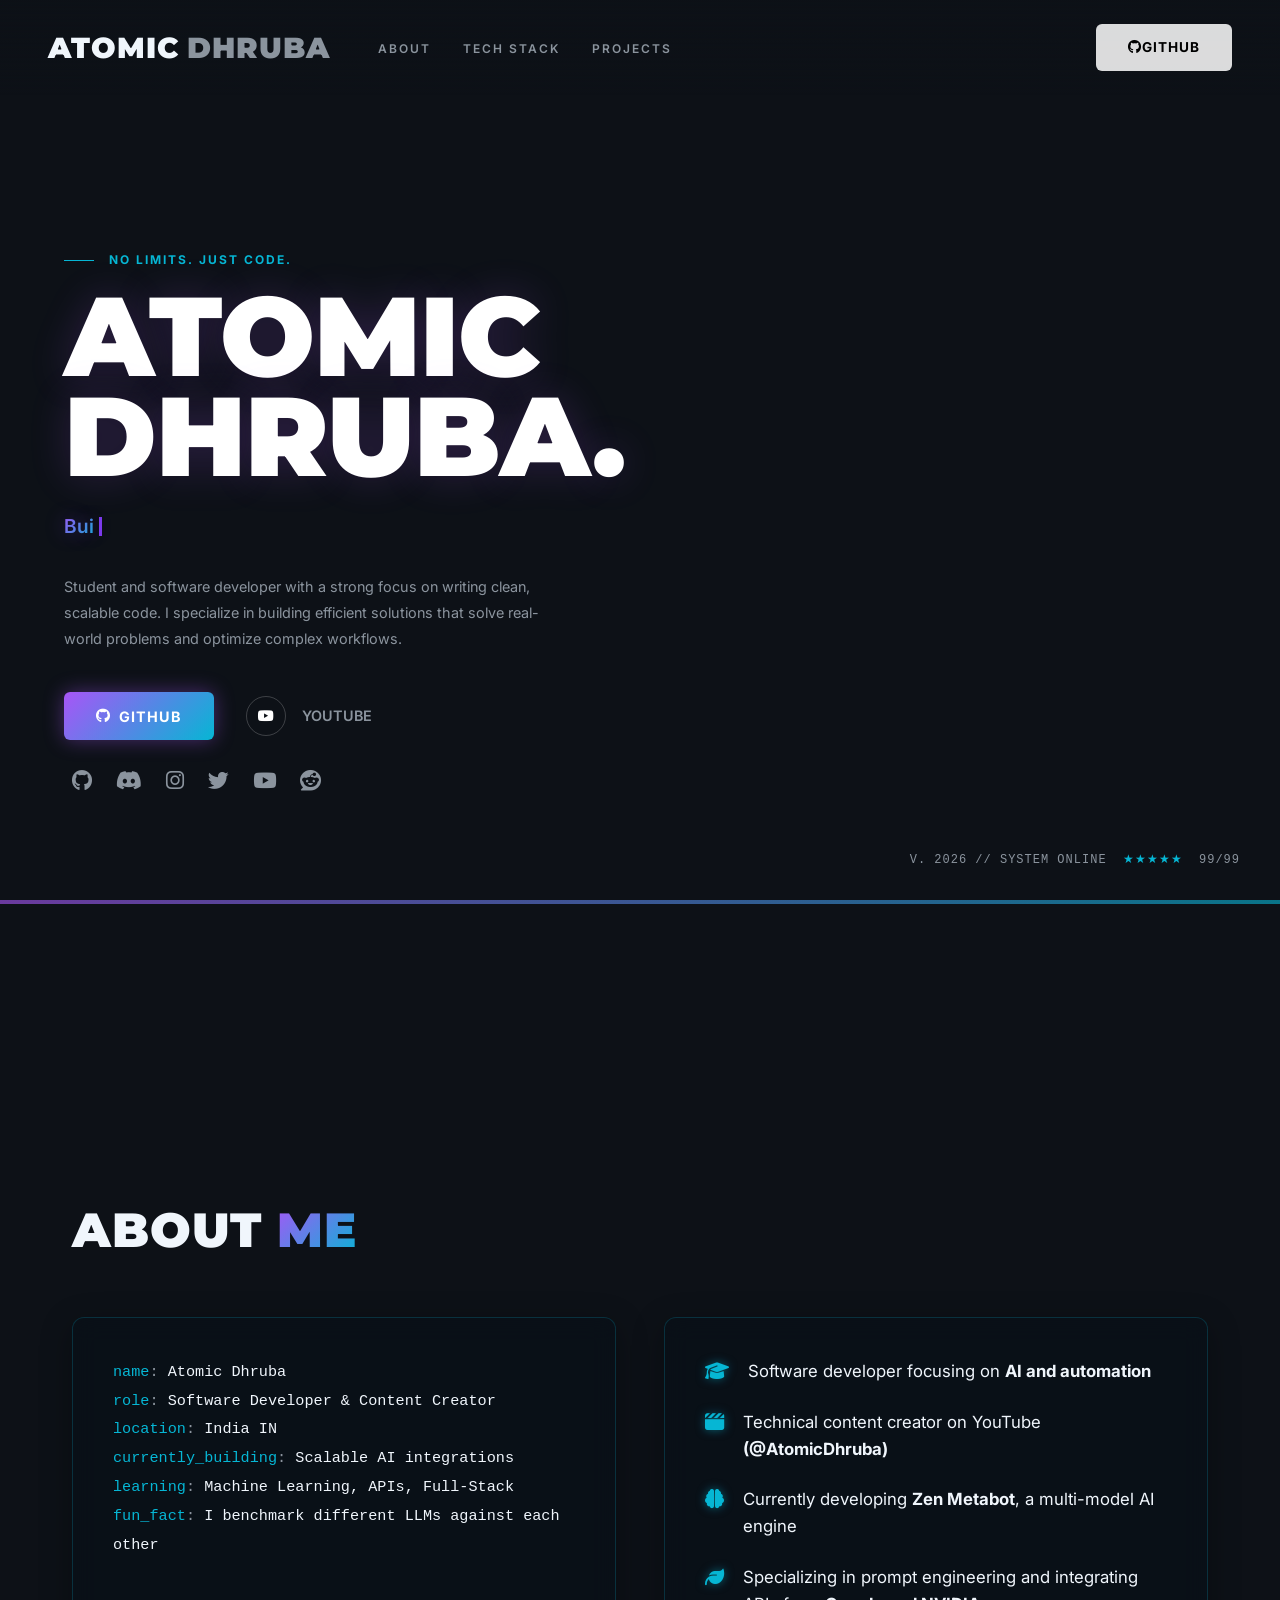
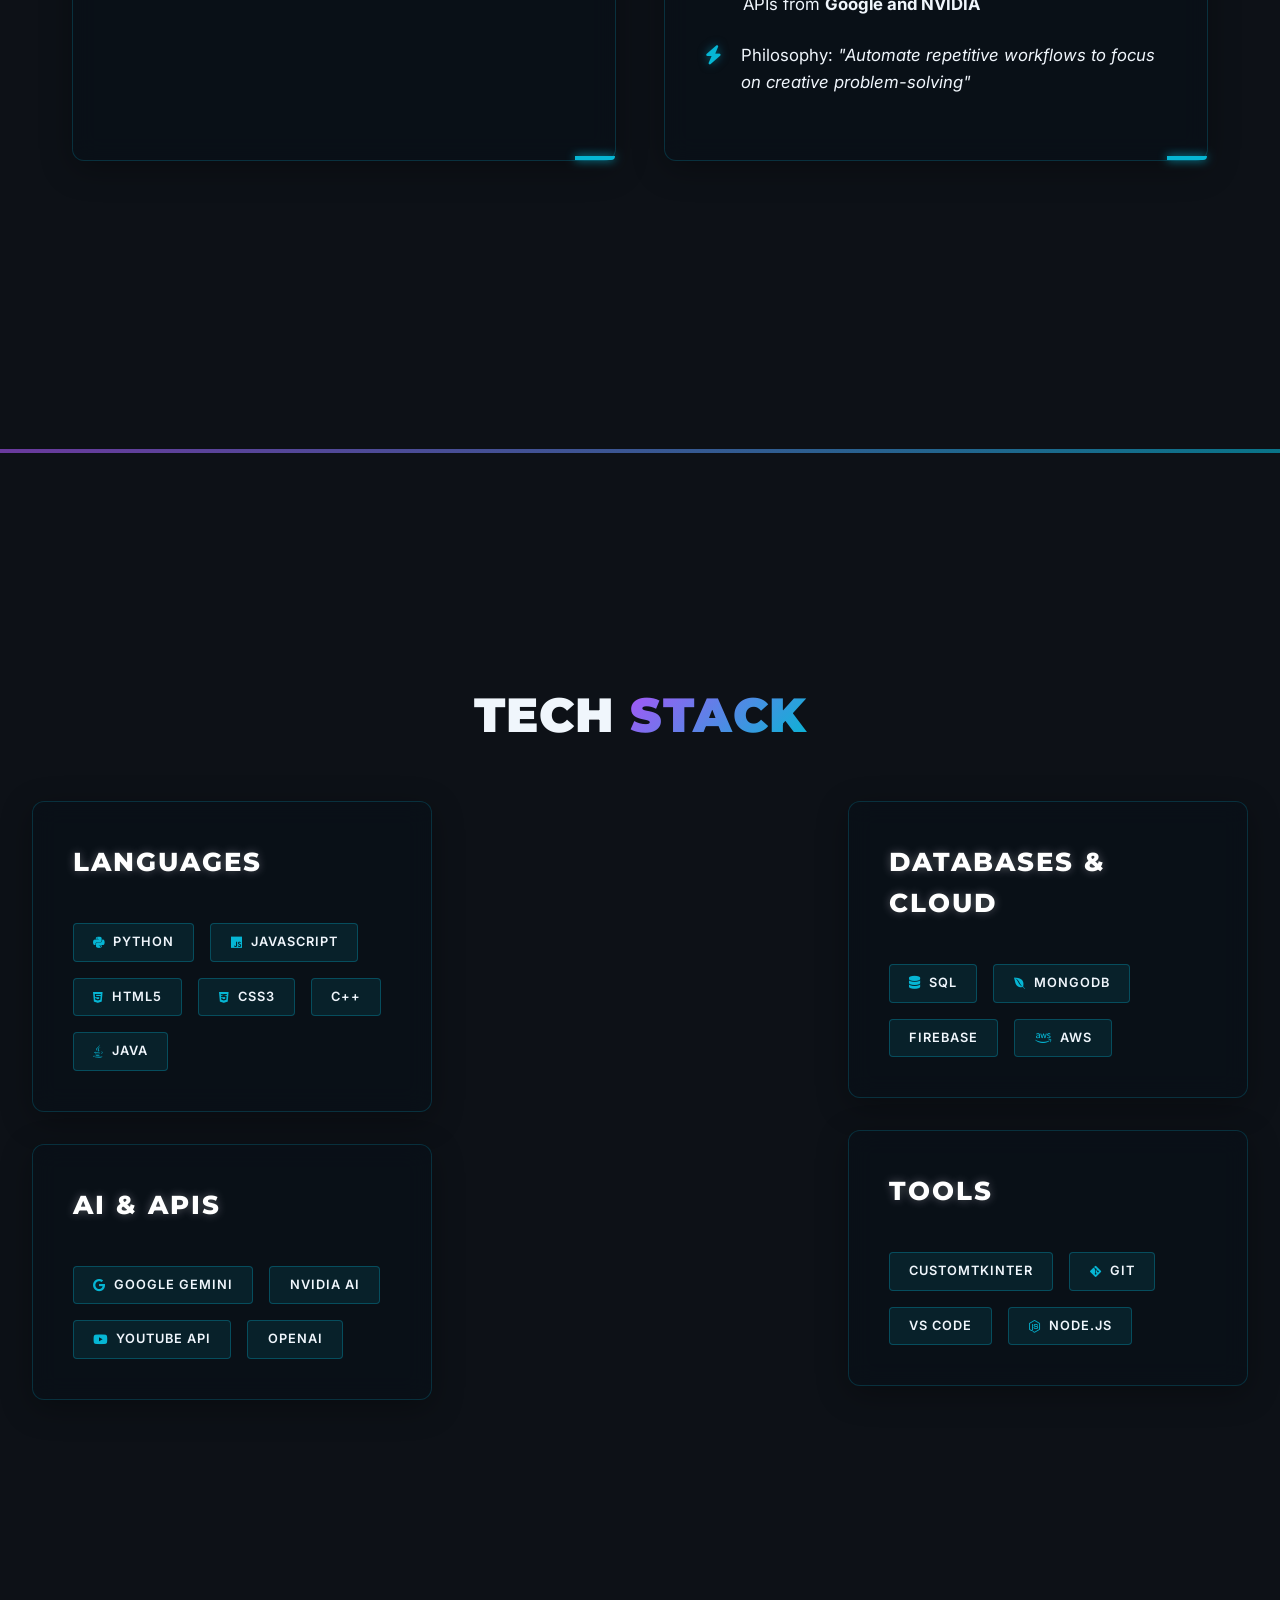
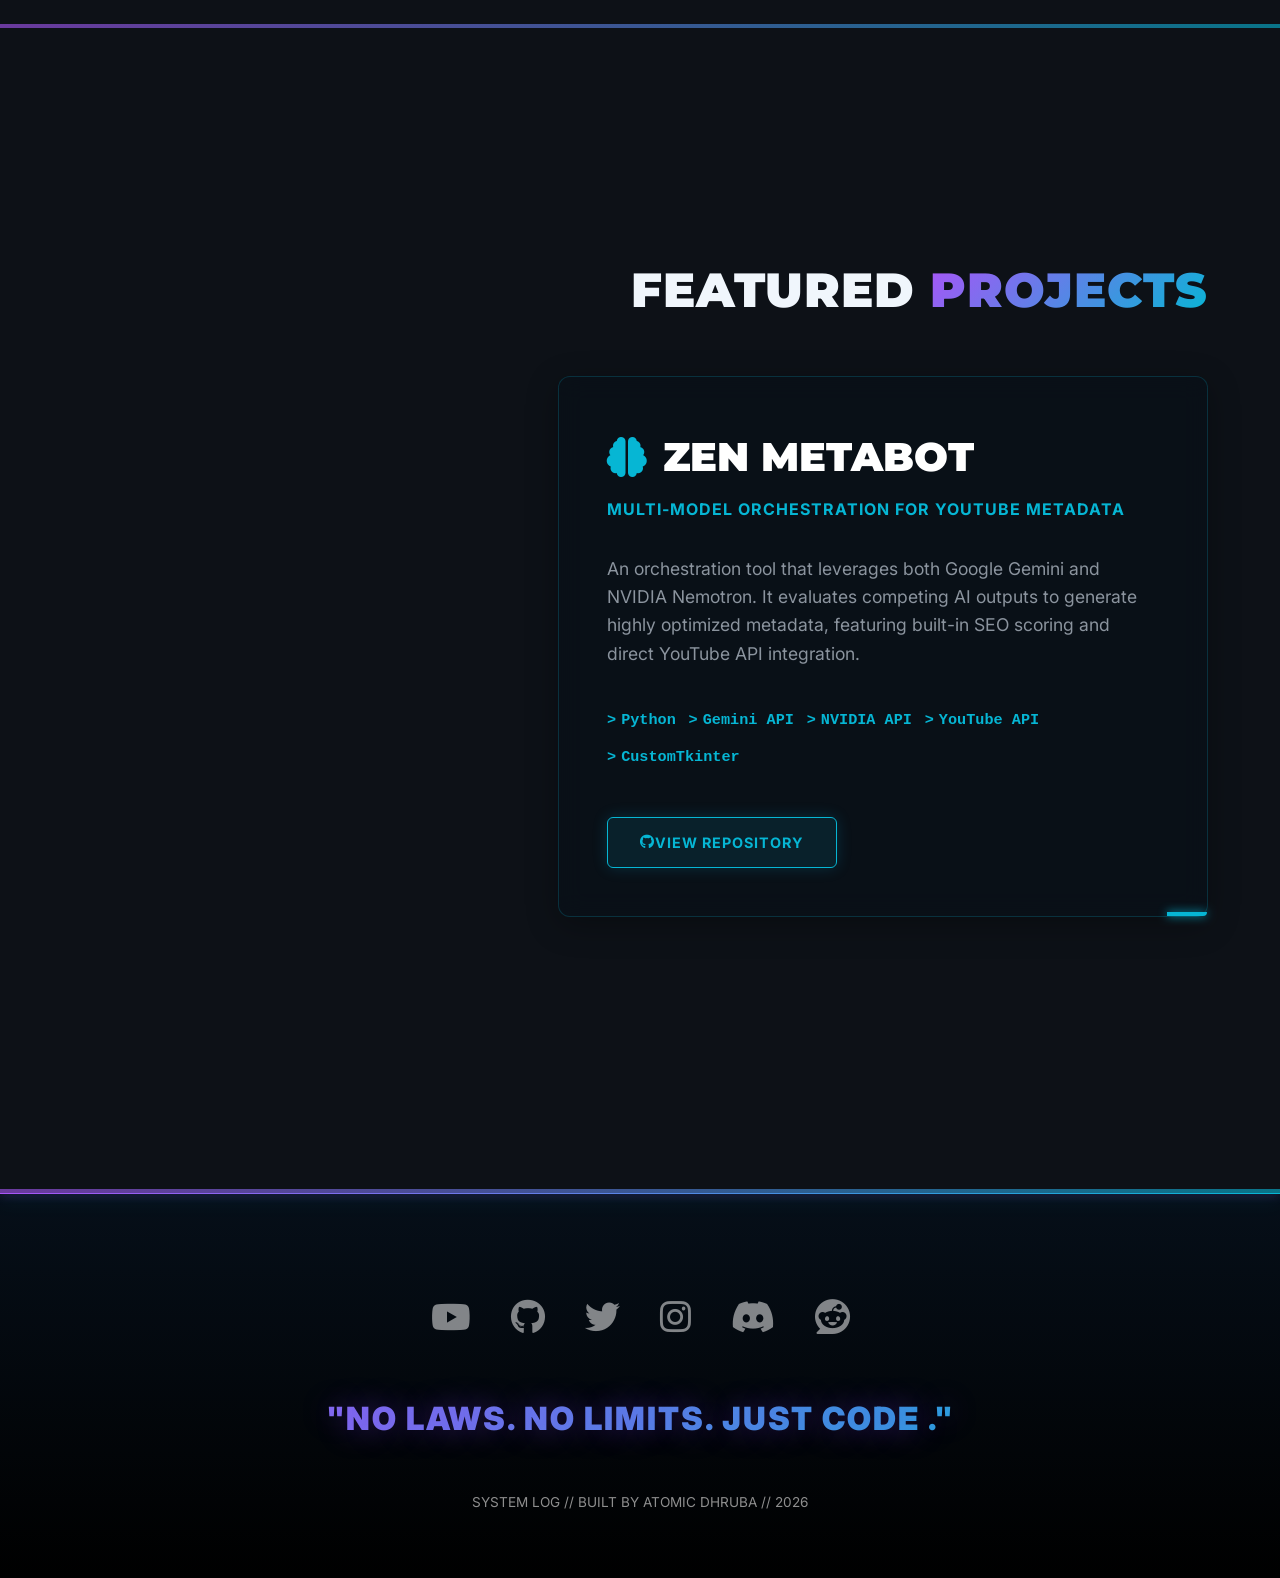
==== index.html @ 2a2d6248 "Initial commit for personal website" ====
<!DOCTYPE html>
<html lang="en">
<head>
    <meta charset="UTF-8">
    <meta name="viewport" content="width=1200">
    <title>Atomic Dhruba - Student Developer & Content Creator</title>
    <!-- Google Fonts: Montserrat (Wide, blocky headings) and Inter (Body) -->
    <link href="https://fonts.googleapis.com/css2?family=Inter:wght@300;400;500;600&family=Montserrat:wght@800;900&display=swap" rel="stylesheet">
    <!-- FontAwesome for Icons -->
    <link rel="stylesheet" href="https://cdnjs.cloudflare.com/ajax/libs/font-awesome/6.4.0/css/all.min.css">
    <!-- Custom CSS -->
    <link rel="stylesheet" href="styles.css">
</head>
<body>

    <!-- Navigation Bar -->
    <nav class="navbar">
        <div class="nav-left">
            <div class="nav-logo">
                ATOMIC <span class="nav-logo-sub">DHRUBA</span>
            </div>
            <ul class="nav-links">
                <li><a href="#about">ABOUT</a></li>
                <li><a href="#tech">TECH STACK</a></li>
                <li><a href="#projects">PROJECTS</a></li>
            </ul>
        </div>
        <div class="nav-right">
            <a href="https://github.com/atomicdhruba" target="_blank" class="btn top-btn"><i class="fa-brands fa-github"></i> GITHUB</a>
        </div>
    </nav>

    <!-- Hero Section -->
    <section class="hero" id="home">
        <!-- Background Video -->
        <video autoplay muted loop playsinline class="hero-video">
            <source src="assets/atomic final 7.mp4" type="video/mp4">
        </video>
        <!-- Overlay -->
        <div class="video-overlay"></div>

        <div class="hero-content reveal fade-left">
            <div class="accent-line-text">
                <span class="accent-line"></span> NO LIMITS. JUST CODE.
            </div>
            
            <h1 class="gaming-headline">
                ATOMIC<br>DHRUBA.
            </h1>
            
            <div class="typing-container">
                <span id="typing-text"></span><span class="cursor">&nbsp;</span>
            </div>
            
            <p class="hero-desc">
                Student and software developer with a strong focus on writing clean, scalable code. I specialize in building efficient solutions that solve real-world problems and optimize complex workflows.
            </p>
            
            <div class="hero-actions-container">
                <div class="hero-actions">
                    <a href="https://github.com/atomicdhruba" target="_blank" class="btn primary-btn">
                        <i class="fa-brands fa-github"></i> GITHUB
                    </a>
                    <a href="https://youtube.com/@AtomicDhruba" target="_blank" class="text-btn">
                        <span class="circle-icon"><i class="fa-brands fa-youtube"></i></span> YOUTUBE
                    </a>
                </div>
                
                <!-- Mini Social Icons -->
                <div class="mini-socials">
                    <a href="https://github.com/atomicdhruba" target="_blank"><i class="fa-brands fa-github"></i></a>
                    <a href="https://discord.gg/tYHegSaxS" target="_blank"><i class="fa-brands fa-discord"></i></a>
                    <a href="https://instagram.com/atomicdhruba" target="_blank"><i class="fa-brands fa-instagram"></i></a>
                    <a href="https://twitter.com/atomicdhruba" target="_blank"><i class="fa-brands fa-twitter"></i></a>
                    <a href="https://youtube.com/@AtomicDhruba" target="_blank"><i class="fa-brands fa-youtube"></i></a>
                    <a href="https://reddit.com" target="_blank"><i class="fa-brands fa-reddit"></i></a>
                </div>
            </div>
        </div>

        <!-- Bottom right stats matching screenshot corner style -->
        <div class="bottom-right-stats">
            V. 2026 // SYSTEM ONLINE <span class="stars">★★★★★</span> 99/99
        </div>
    </section>

    <!-- Cyberpunk Divider -->
    <div class="cyber-divider"></div>

    <!-- About Section -->
    <section id="about" class="about-section">
        <!-- Video Background for About Section -->
        <video class="section-video" autoplay loop muted playsinline>
            <source src="assets/Atomic Sword.mp4" type="video/mp4">
        </video>
        <div class="section-overlay"></div>
        
        <div class="container" style="position: relative; z-index: 1;">
            <h2 class="cyber-title reveal fade-left">ABOUT <span class="gradient-text">ME</span></h2>
            <div class="about-grid reveal fade-bottom">
                <div class="cyber-card">
                    <pre><code class="language-yaml"><span class="yaml-key">name</span>: <span class="yaml-val">Atomic Dhruba</span>
<span class="yaml-key">role</span>: <span class="yaml-val">Software Developer & Content Creator</span>
<span class="yaml-key">location</span>: <span class="yaml-val">India IN</span>
<span class="yaml-key">currently_building</span>: <span class="yaml-val">Scalable AI integrations</span>
<span class="yaml-key">learning</span>: <span class="yaml-val">Machine Learning, APIs, Full-Stack</span>
<span class="yaml-key">fun_fact</span>: <span class="yaml-val">I benchmark different LLMs against each other</span></code></pre>
                </div>
                <div class="cyber-card">
                    <ul class="cyber-list">
                        <li>
                            <i class="fa-solid fa-graduation-cap"></i> 
                            <span>Software developer focusing on <strong>AI and automation</strong></span>
                        </li>
                        <li>
                            <i class="fa-solid fa-clapperboard"></i> 
                            <span>Technical content creator on YouTube <a href="https://youtube.com/@AtomicDhruba" target="_blank" class="text-link"><strong>(@AtomicDhruba)</strong></a></span>
                        </li>
                        <li>
                            <i class="fa-solid fa-brain"></i> 
                            <span>Currently developing <a href="#projects" class="text-link"><strong>Zen Metabot</strong></a>, a multi-model AI engine</span>
                        </li>
                        <li>
                            <i class="fa-solid fa-leaf"></i> 
                            <span>Specializing in prompt engineering and integrating APIs from <strong>Google and NVIDIA</strong></span>
                        </li>
                        <li>
                            <i class="fa-solid fa-bolt"></i> 
                            <span>Philosophy: <em>"Automate repetitive workflows to focus on creative problem-solving"</em></span>
                        </li>
                    </ul>
                </div>
            </div>
        </div>
        <div class="about-watermark reveal fade-left">ATOMIC<br>DHRUBA</div>
    </section>

    <!-- Cyberpunk Divider -->
    <div class="cyber-divider"></div>

    <!-- Tech Stack Section -->
    <section class="tech-stack cyber-section" id="tech">
        <!-- Video Background for Tech Stack Section -->
        <video class="section-video" autoplay loop muted playsinline>
            <source src="assets/Atomic Helmet.mp4" type="video/mp4">
        </video>
        <div class="section-overlay"></div>
        
        <div class="container tech-container-wide" style="position: relative; z-index: 1;">
            <h2 class="cyber-title text-center reveal fade-bottom">TECH <span class="gradient-text">STACK</span></h2>
            
            <div class="tech-layout reveal fade-bottom">
                <div class="tech-column left-column">
                    <div class="cyber-card tech-card glass-card">
                        <h3 class="glass-title">LANGUAGES</h3>
                        <div class="badge-grid">
                            <a href="https://en.wikipedia.org/wiki/Python_(programming_language)" target="_blank" class="cyber-badge"><i class="fa-brands fa-python"></i> Python</a>
                            <a href="https://en.wikipedia.org/wiki/JavaScript" target="_blank" class="cyber-badge"><i class="fa-brands fa-js"></i> JavaScript</a>
                            <a href="https://en.wikipedia.org/wiki/HTML5" target="_blank" class="cyber-badge"><i class="fa-brands fa-html5"></i> HTML5</a>
                            <a href="https://en.wikipedia.org/wiki/CSS" target="_blank" class="cyber-badge"><i class="fa-brands fa-css3-alt"></i> CSS3</a>
                            <a href="https://en.wikipedia.org/wiki/C%2B%2B" target="_blank" class="cyber-badge">C++</a>
                            <a href="https://en.wikipedia.org/wiki/Java_(programming_language)" target="_blank" class="cyber-badge"><i class="fa-brands fa-java"></i> Java</a>
                        </div>
                    </div>

                    <div class="cyber-card tech-card glass-card">
                        <h3 class="glass-title">AI & APIs</h3>
                        <div class="badge-grid">
                            <a href="https://en.wikipedia.org/wiki/Gemini_(language_model)" target="_blank" class="cyber-badge"><i class="fa-brands fa-google"></i> Google Gemini</a>
                            <a href="https://en.wikipedia.org/wiki/Nvidia" target="_blank" class="cyber-badge">NVIDIA AI</a>
                            <a href="https://en.wikipedia.org/wiki/YouTube" target="_blank" class="cyber-badge"><i class="fa-brands fa-youtube"></i> YouTube API</a>
                            <a href="https://en.wikipedia.org/wiki/OpenAI" target="_blank" class="cyber-badge">OpenAI</a>
                        </div>
                    </div>
                </div>

                <div class="tech-column right-column">
                    <div class="cyber-card tech-card glass-card">
                        <h3 class="glass-title">DATABASES & CLOUD</h3>
                        <div class="badge-grid">
                            <a href="https://en.wikipedia.org/wiki/SQL" target="_blank" class="cyber-badge"><i class="fa-solid fa-database"></i> SQL</a>
                            <a href="https://en.wikipedia.org/wiki/MongoDB" target="_blank" class="cyber-badge"><i class="fa-brands fa-envira"></i> MongoDB</a>
                            <a href="https://en.wikipedia.org/wiki/Firebase" target="_blank" class="cyber-badge">Firebase</a>
                            <a href="https://en.wikipedia.org/wiki/Amazon_Web_Services" target="_blank" class="cyber-badge"><i class="fa-brands fa-aws"></i> AWS</a>
                        </div>
                    </div>

                    <div class="cyber-card tech-card glass-card">
                        <h3 class="glass-title">TOOLS</h3>
                        <div class="badge-grid">
                            <a href="https://en.wikipedia.org/wiki/Tkinter" target="_blank" class="cyber-badge">CustomTkinter</a>
                            <a href="https://en.wikipedia.org/wiki/Git" target="_blank" class="cyber-badge"><i class="fa-brands fa-git-alt"></i> Git</a>
                            <a href="https://en.wikipedia.org/wiki/Visual_Studio_Code" target="_blank" class="cyber-badge">VS Code</a>
                            <a href="https://en.wikipedia.org/wiki/Node.js" target="_blank" class="cyber-badge"><i class="fa-brands fa-node-js"></i> Node.js</a>
                        </div>
                    </div>
                </div>
            </div>
        </div>
    </section>

    <!-- Cyberpunk Divider -->
    <div class="cyber-divider"></div>

    <!-- Featured Projects -->
    <section class="projects cyber-section" id="projects">
        <!-- Video Background for Projects Section -->
        <video class="section-video" autoplay loop muted playsinline>
            <source src="assets/Samurai 4k.mp4" type="video/mp4">
        </video>
        <div class="section-overlay"></div>

        <div class="container" style="position: relative; z-index: 1;">
            <h2 class="cyber-title text-right reveal fade-bottom">FEATURED <span class="gradient-text">PROJECTS</span></h2>
            
            <div class="cyber-card project-card reveal fade-bottom">
                <div class="project-content">
                    <h3 class="project-title"><i class="fa-solid fa-brain"></i> Zen Metabot</h3>
                    <p class="project-subtitle">MULTI-MODEL ORCHESTRATION FOR YOUTUBE METADATA</p>
                    <p class="project-desc">
                        An orchestration tool that leverages both Google Gemini and NVIDIA Nemotron. It evaluates competing AI outputs to generate highly optimized metadata, featuring built-in SEO scoring and direct YouTube API integration.
                    </p>
                    <div class="project-tags">
                        <span>Python</span>
                        <span>Gemini API</span>
                        <span>NVIDIA API</span>
                        <span>YouTube API</span>
                        <span>CustomTkinter</span>
                    </div>
                    <a href="https://github.com/atomicdhruba/ZenXYT" target="_blank" class="btn cyan-btn">
                        <i class="fa-brands fa-github"></i> VIEW REPOSITORY
                    </a>
                </div>
            </div>
        </div>
    </section>

    <!-- Cyberpunk Divider -->
    <div class="cyber-divider"></div>

    <!-- Cyberpunk Footer -->
    <footer class="cyber-footer">
        <div class="container text-center reveal fade-bottom">
            <div class="social-links-footer">
                <a href="https://youtube.com/@AtomicDhruba" target="_blank" class="social-btn"><i class="fa-brands fa-youtube"></i></a>
                <a href="https://github.com/atomicdhruba" target="_blank" class="social-btn"><i class="fa-brands fa-github"></i></a>
                <a href="https://twitter.com/atomicdhruba" target="_blank" class="social-btn"><i class="fa-brands fa-twitter"></i></a>
                <a href="https://instagram.com/atomicdhruba" target="_blank" class="social-btn"><i class="fa-brands fa-instagram"></i></a>
                <a href="https://discord.gg/tYHegSaxS" target="_blank" class="social-btn"><i class="fa-brands fa-discord"></i></a>
                <a href="https://reddit.com" target="_blank" class="social-btn"><i class="fa-brands fa-reddit"></i></a>
            </div>
            <p class="quote">"NO LAWS. NO LIMITS. JUST CODE ."</p>
            <p class="copyright">SYSTEM LOG //  BUILT BY ATOMIC DHRUBA  // 2026</p>
        </div>
    </footer>

    <!-- Scripts -->
    <script src="script.js"></script>
</body>
</html>
---- styles.css ----
:root {
    --bg-color: #0d1117;
    --bg-darker: #06090e;
    --text-primary: #f0f6fc;
    --text-secondary: #8b949e;
    --accent-purple: #a855f7;
    --accent-violet: #7c3aed;
    --accent-teal: #06b6d4;
    
    --glass-bg: rgba(13, 17, 23, 0.85);
    --border-color: rgba(124, 58, 237, 0.4);
    
    --gradient-primary: linear-gradient(135deg, var(--accent-purple), var(--accent-teal));
}

* {
    margin: 0;
    padding: 0;
    box-sizing: border-box;
}

body {
    font-family: 'Inter', sans-serif;
    background-color: var(--bg-color);
    color: var(--text-primary);
    line-height: 1.6;
    overflow-x: hidden;
}

/* Wide Blocky Gaming Font */
h1, h2, h3, h4, .nav-logo {
    font-family: 'Montserrat', sans-serif;
    text-transform: uppercase;
}

/* Utilities */
.container {
    max-width: 1200px;
    margin: 0 auto;
    padding: 0 2rem;
}

.mobile-only {
    display: none !important;
}

.text-center {
    text-align: center;
}

.text-right {
    text-align: right;
}

.gradient-text {
    background: var(--gradient-primary);
    -webkit-background-clip: text;
    -webkit-text-fill-color: transparent;
    background-clip: text;
    color: transparent;
}

.cyan-text {
    color: var(--accent-teal);
    text-shadow: 0 0 15px rgba(6, 182, 212, 0.4);
}

/* Navbar (Reference Style) */
.navbar {
    position: fixed;
    top: 0;
    width: 100%;
    display: flex;
    justify-content: space-between;
    align-items: center;
    padding: 1.5rem 3rem;
    z-index: 100;
    background: linear-gradient(to bottom, rgba(13, 17, 23, 0.9), transparent);
}

.nav-left {
    display: flex;
    align-items: center;
    gap: 3rem;
}

.nav-logo {
    font-size: 1.8rem;
    font-weight: 900;
    color: var(--text-primary);
    letter-spacing: 1px;
    display: flex;
    align-items: center;
    gap: 0.5rem;
}

.nav-logo-sub {
    font-weight: 900;
    font-size: 1.8rem;
    color: var(--text-secondary);
}

.nav-links {
    display: flex;
    list-style: none;
    gap: 2rem;
}

.nav-links a {
    text-decoration: none;
    color: var(--text-secondary);
    font-weight: 600;
    font-size: 0.75rem;
    letter-spacing: 2px;
    transition: color 0.3s;
}

.nav-links a:hover {
    color: var(--text-primary);
}

.top-btn {
    padding: 0.6rem 1.8rem;
    font-size: 0.85rem !important;
    border-radius: 6px !important;
    clip-path: none !important;
    background: rgba(255, 255, 255, 0.85);
    color: #000000;
    font-weight: 800;
    transition: transform 0.3s;
}

.top-btn:hover {
    transform: scale(1.05);
}

/* Hero Section (Reference Style) */
.hero {
    position: relative;
    height: 100vh;
    display: flex;
    align-items: flex-end; /* Push content down */
    padding-left: 5%;
    padding-bottom: 8%;
    overflow: hidden;
}

.hero-video {
    position: absolute;
    top: 0;
    left: 0;
    width: 100%;
    height: 100%;
    z-index: -2;
    object-fit: cover;
    object-position: top center;
}

.section-video {
    position: absolute;
    top: 0;
    left: 0;
    width: 100%;
    height: 100%;
    z-index: -2;
    object-fit: cover; /* Fills the frame perfectly like the hero video */
    object-position: top center;
    opacity: 0.3;
}

.video-overlay {
    position: absolute;
    top: 0;
    left: 0;
    width: 100%;
    height: 100%;
    background: linear-gradient(to right, rgba(13,17,23,0.95) 0%, rgba(13,17,23,0.5) 50%, rgba(13,17,23,0) 100%),
                linear-gradient(to top, rgba(13,17,23,0.8) 0%, transparent 40%);
    z-index: -1;
}

.hero-content {
    max-width: 700px;
    z-index: 1;
}

.accent-line-text {
    display: flex;
    align-items: center;
    font-size: 0.75rem;
    font-weight: 700;
    letter-spacing: 2px;
    color: var(--accent-teal);
    margin-bottom: 1rem;
}

.accent-line {
    width: 30px;
    height: 1px;
    background-color: var(--accent-teal);
    margin-right: 15px;
}

.gaming-headline {
    font-size: 7rem;
    line-height: 0.9;
    font-weight: 900;
    color: #fff;
    margin-bottom: 1.5rem;
    letter-spacing: -1px; /* Tighter letter spacing for massive blocky look */
    text-shadow: 0 0 40px rgba(168, 85, 247, 0.2);
}

.hero-desc {
    font-size: 0.9rem;
    color: var(--text-secondary);
    margin-bottom: 2.5rem;
    line-height: 1.8;
    max-width: 500px;
}

.hero-actions {
    display: flex;
    gap: 2rem;
    align-items: center;
}

/* Cyberpunk Buttons */
.btn {
    display: inline-flex;
    align-items: center;
    justify-content: center;
    padding: 0.8rem 2rem;
    font-family: 'Inter', sans-serif;
    font-size: 0.9rem;
    letter-spacing: 1px;
    text-decoration: none;
    font-weight: 700;
    transition: all 0.3s;
    text-transform: uppercase;
    border-radius: 6px;
}

.primary-btn {
    background: var(--gradient-primary);
    color: #fff;
    border: none;
    box-shadow: 0 0 20px rgba(168, 85, 247, 0.4);
}

.primary-btn i {
    margin-right: 0.5rem;
}

.primary-btn:hover {
    transform: scale(1.05);
    box-shadow: 0 0 30px rgba(6, 182, 212, 0.6);
}

.cyan-btn {
    background: rgba(6, 182, 212, 0.1);
    color: var(--accent-teal);
    border: 1px solid var(--accent-teal);
    box-shadow: 0 0 15px rgba(6, 182, 212, 0.2);
}

.cyan-btn:hover {
    background: rgba(6, 182, 212, 0.3);
    box-shadow: 0 0 25px rgba(6, 182, 212, 0.5);
    color: #fff;
}

.text-btn {
    display: inline-flex;
    align-items: center;
    gap: 1rem;
    color: var(--text-secondary);
    text-decoration: none;
    font-weight: 600;
    font-size: 0.9rem;
    transition: color 0.3s;
}

.text-btn:hover {
    color: #fff;
}

.circle-icon {
    width: 40px;
    height: 40px;
    border: 1px solid rgba(255,255,255,0.2);
    border-radius: 50%;
    display: flex;
    align-items: center;
    justify-content: center;
    color: #fff;
    transition: all 0.3s;
}

.text-btn:hover .circle-icon {
    border-color: var(--accent-teal);
    box-shadow: 0 0 15px rgba(6, 182, 212, 0.4);
    background: rgba(6, 182, 212, 0.1);
}

.hero-actions-container {
    display: flex;
    flex-direction: column;
    gap: 1.5rem;
}

.mini-socials {
    display: flex;
    gap: 1.5rem;
    align-items: center;
    padding-left: 0.5rem;
}

.mini-socials a {
    color: var(--text-secondary);
    font-size: 1.3rem;
    transition: all 0.3s;
}

.mini-socials a:hover {
    color: var(--accent-teal);
    transform: scale(1.1);
}

.bottom-right-stats {
    position: absolute;
    bottom: 30px;
    right: 40px;
    font-family: monospace;
    font-size: 0.75rem;
    color: var(--text-secondary);
    letter-spacing: 1px;
}

.bottom-right-stats .stars {
    color: var(--accent-teal);
    margin: 0 0.5rem;
}

/* Cyberpunk Sections */
.cyber-divider {
    width: 100%;
    height: 4px;
    background: var(--gradient-primary);
    opacity: 0.6;
}

.cyber-section {
    padding: 6rem 0;
    background-color: var(--bg-darker);
}

.about-section {
    padding: 18rem 0;
    min-height: 100vh;
    display: flex;
    flex-direction: column;
    justify-content: center;
    position: relative;
    overflow: hidden;
}

.cyber-title {
    font-weight: 900;
    font-size: 3rem;
    margin-bottom: 3rem;
    letter-spacing: 1px;
}

/* Sharp Cards (Cyberpunk Style) */
.cyber-card {
    background: rgba(6, 15, 25, 0.4);
    backdrop-filter: blur(12px);
    -webkit-backdrop-filter: blur(12px);
    border: 1px solid rgba(6, 182, 212, 0.2);
    box-shadow: 0 8px 32px rgba(0, 0, 0, 0.3);
    padding: 2.5rem;
    position: relative;
    border-radius: 12px;
    transition: transform 0.3s, border-color 0.3s, box-shadow 0.3s;
}

.cyber-card::after {
    content: '';
    position: absolute;
    bottom: 0;
    right: 0;
    width: 40px;
    height: 4px;
    background: var(--accent-teal);
    box-shadow: 0 0 10px var(--accent-teal);
    border-bottom-right-radius: 12px;
}

.cyber-card:hover {
    transform: translateY(-5px);
    border-color: var(--accent-teal);
    box-shadow: 0 8px 32px rgba(6, 182, 212, 0.15);
}

/* About Section */
.about-grid {
    display: grid;
    grid-template-columns: 1fr 1fr;
    gap: 3rem;
}

.about-grid pre {
    white-space: pre-wrap;
    font-family: monospace;
    color: var(--accent-teal);
    font-size: 1rem;
    line-height: 1.8;
}

.about-watermark {
    position: absolute;
    bottom: -10px; 
    right: 40px;
    font-family: 'Montserrat', sans-serif;
    font-size: clamp(2rem, 5vw, 4.5rem);
    font-weight: 900;
    line-height: 0.85;
    color: rgba(255, 255, 255, 0.7);
    text-transform: uppercase;
    letter-spacing: -3px;
    z-index: 0;
    text-align: right;
    pointer-events: none; 
    text-shadow: 
        0 20px 50px rgba(0, 0, 0, 0.8),
        0 5px 15px rgba(0, 0, 0, 0.5),
        1px 1px 2px rgba(255, 255, 255, 0.1);
}

.cyber-list {
    list-style: none;
}

.cyber-list li {
    margin-bottom: 1.5rem;
    display: flex;
    align-items: flex-start;
    gap: 1.2rem;
    font-size: 1.05rem;
}

.cyber-list i {
    color: var(--accent-teal);
    text-shadow: 0 0 10px rgba(6, 182, 212, 0.5);
    margin-top: 4px;
    font-size: 1.2rem;
}

.cyber-list .text-link {
    color: inherit;
    text-decoration: none;
    transition: all 0.3s ease;
    display: inline-block;
}

.cyber-list .text-link:hover strong {
    color: var(--accent-teal);
    text-shadow: 0 0 15px rgba(6, 182, 212, 0.5);
}

/* Tech Stack */
.tech-stack {
    position: relative;
    overflow: hidden;
    background-color: transparent;
    padding: 14rem 0;
    min-height: 100vh;
}

.tech-container-wide {
    max-width: 1500px;
}

.tech-layout {
    display: flex;
    justify-content: space-between;
    gap: 2rem;
    width: 100%;
}

.tech-column {
    display: flex;
    flex-direction: column;
    gap: 2rem;
    flex: 0 1 400px; 
    width: 100%;
}

@media (max-width: 900px) {
    .tech-layout {
        flex-direction: column;
    }
    .tech-column {
        flex: 1 1 auto;
    }
}

}

/* Glass Styled Tech Cards */
.glass-card {
    background: rgba(6, 15, 25, 0.2);
    backdrop-filter: blur(25px);
    -webkit-backdrop-filter: blur(25px);
    border: 1px solid rgba(6, 182, 212, 0.2);
    box-shadow: 0 10px 40px rgba(0, 0, 0, 0.4), inset 0 0 20px rgba(6, 182, 212, 0.05);
    border-radius: 20px;
    padding: 3rem;
    transition: all 0.4s cubic-bezier(0.175, 0.885, 0.32, 1.275);
}

.glass-card::after {
    display: none; 
}

.glass-card:hover {
    border-color: var(--accent-teal);
    box-shadow: 0 10px 40px rgba(0, 0, 0, 0.5), inset 0 0 30px rgba(6, 182, 212, 0.2), 0 0 20px rgba(6, 182, 212, 0.3);
    transform: translateY(-5px) scale(1.03);
}

.glass-title {
    margin-bottom: 2.5rem;
    color: #fff;
    font-size: 1.6rem;
    letter-spacing: 2px;
    font-weight: 800;
    text-transform: uppercase;
    text-shadow: 0 0 10px rgba(255, 255, 255, 0.3);
}

.badge-grid {
    display: flex;
    flex-wrap: wrap;
    gap: 1rem;
}

.cyber-badge {
    background: rgba(6, 182, 212, 0.1); 
    border: 1px solid rgba(6, 182, 212, 0.3);
    padding: 0.5rem 1.2rem;
    font-size: 0.8rem;
    text-decoration: none;
    color: inherit;
    font-weight: 600;
    text-transform: uppercase;
    letter-spacing: 1px;
    transition: all 0.3s;
    display: flex;
    align-items: center;
    gap: 0.5rem;
    border-radius: 4px;
}

.cyber-badge i {
    color: var(--accent-teal);
}

.cyber-badge:hover {
    background: rgba(6, 182, 212, 0.2);
    border-color: var(--accent-teal);
    color: #fff;
    box-shadow: 0 0 15px rgba(6, 182, 212, 0.4);
}
.cyber-badge:hover i {
    color: #fff;
}

/* Projects */
.projects {
    position: relative;
    overflow: hidden;
    background-color: transparent;
    padding: 14rem 0;
    min-height: 100vh;
}

.project-card {
    max-width: 650px;
    margin: 0 0 3rem auto; 
    padding: 3rem;
}

.project-title {
    font-size: 2.5rem;
    font-weight: 900;
    color: #fff;
    margin-bottom: 0.5rem;
    display: flex;
    align-items: center;
    gap: 1rem;
}

.project-title i {
    color: var(--accent-teal);
}

.project-subtitle {
    color: var(--accent-teal);
    font-weight: 700;
    letter-spacing: 1px;
    margin-bottom: 2rem;
    font-size: 1rem;
    text-transform: uppercase;
}

.project-desc {
    color: var(--text-secondary);
    margin-bottom: 2.5rem;
    font-size: 1.1rem;
}

.project-tags {
    display: flex;
    flex-wrap: wrap;
    gap: 0.8rem;
    margin-bottom: 3rem;
}

.cyber-card code {
    color: var(--text-secondary);
    font-family: 'Fira Code', monospace;
    font-size: 0.95rem;
}

.yaml-key {
    color: var(--accent-teal);
}

.yaml-val {
    color: var(--text-primary);
}

.project-tags span {
    color: var(--accent-teal);
    font-family: monospace;
    font-size: 0.95rem;
    font-weight: 600;
}
.project-tags span::before {
    content: '>';
    color: var(--accent-teal);
    margin-right: 5px;
}

/* Footer */
.cyber-footer {
    padding: 6rem 0 4rem;
    background: linear-gradient(0deg, #000 0%, rgba(6, 15, 25, 1) 100%);
    position: relative;
    overflow: hidden;
}

.cyber-footer::before {
    content: '';
    position: absolute;
    top: 0; left: 0; right: 0;
    height: 1px;
    background: var(--gradient-primary);
    box-shadow: 0 0 20px var(--accent-teal), 0 0 10px var(--accent-purple);
}

.social-links-footer {
    display: flex;
    justify-content: center;
    gap: 2.5rem;
    margin-bottom: 3rem;
}

.social-btn {
    color: rgba(255, 255, 255, 0.5);
    font-size: 2.2rem;
    transition: all 0.4s cubic-bezier(0.175, 0.885, 0.32, 1.275);
    position: relative;
}

.social-btn:hover {
    color: var(--accent-teal);
    text-shadow: 0 0 20px var(--accent-teal);
    transform: translateY(-8px) scale(1.2);
}

.quote {
    font-weight: 900;
    font-size: 2rem;
    letter-spacing: 2px;
    margin-bottom: 2rem;
    text-transform: uppercase;
    background: var(--gradient-primary);
    -webkit-background-clip: text;
    -webkit-text-fill-color: transparent;
    text-shadow: 0 0 30px rgba(124, 58, 237, 0.4);
}

.copyright {
    font-family: 'Inter', sans-serif;
    font-size: 0.85rem;
    color: #8e8e8e; 
    letter-spacing: normal;
    display: block;
    padding: 1rem 0 0 0;
    border: none;
    background: none;
    box-shadow: none;
}

/* Animations */
.reveal {
    opacity: 0;
    transition: all 1s ease;
}

.reveal.active {
    opacity: 1;
    transform: translate(0, 0);
}

.fade-bottom {
    transform: translateY(50px);
}

.fade-left {
    transform: translateX(-50px);
}

/* Responsive */
@media (max-width: 900px) {
    .nav-left {
        gap: 1.5rem;
    }
    .nav-links {
        display: none; 
    }
    .hero {
        padding-left: 2rem;
        padding-bottom: 15%;
    }
    .gaming-headline {
        font-size: 4.5rem;
    }
    .about-grid {
        grid-template-columns: 1fr;
    }
    .hero-actions {
        flex-direction: column;
        align-items: flex-start;
    }
    .bottom-right-stats {
        display: none;
    }
}

body.mobile-device .about-grid {
    grid-template-columns: 1fr;
    width: 100%;
    margin: 3rem auto 0 auto;
}

body.mobile-device .about-grid .cyber-card {
    padding: 3.5rem;
}

body.mobile-device .about-grid .cyber-card code,
body.mobile-device .about-grid .cyber-card pre,
body.mobile-device .about-grid .cyber-card li {
    font-size: 1.4rem;
    line-height: 1.8;
}

body.mobile-device .about-grid .cyber-card h3,
body.mobile-device .about-grid .cyber-card .list-title {
    font-size: 2rem;
}

body.mobile-device .tech-layout {
    flex-direction: column;
    align-items: center;
    gap: 1.5rem;
}

body.mobile-device .tech-column {
    flex: 1 1 auto;
    width: 100%;
    max-width: 100%;
}

body.mobile-device .cyber-section {
    padding: 6rem 0;
}

body.mobile-device .glass-card {
    padding: 3.5rem;
}

body.mobile-device .glass-card h3 {
    font-size: 2rem;
}

body.mobile-device .tech-badge {
    font-size: 1.2rem;
    padding: 0.8rem 1.5rem;
}

body.mobile-device #tech .section-video {
    object-fit: contain;
    transform: scale(10);
    transform-origin: center center;
    background-color: #030712; 
}

/* Typing Animation */
.typing-container {
    font-family: 'Inter', sans-serif;
    font-size: 1.2rem;
    margin-bottom: 2rem;
    min-height: 1.5rem;
    display: flex;
    align-items: center;
}
#typing-text {
    background: var(--gradient-primary);
    -webkit-background-clip: text;
    -webkit-text-fill-color: transparent;
    text-shadow: 0 0 20px rgba(124, 58, 237, 0.4);
    font-weight: 600;
}
.cursor {
    display: inline-block;
    width: 3px;
    height: 1.2rem;
    background-color: #7c3aed; /* matches the primary gradient start */
    margin-left: 5px;
    animation: blink 1s infinite;
}
@keyframes blink {
    0%, 100% { opacity: 1; }
    50% { opacity: 0; }
}
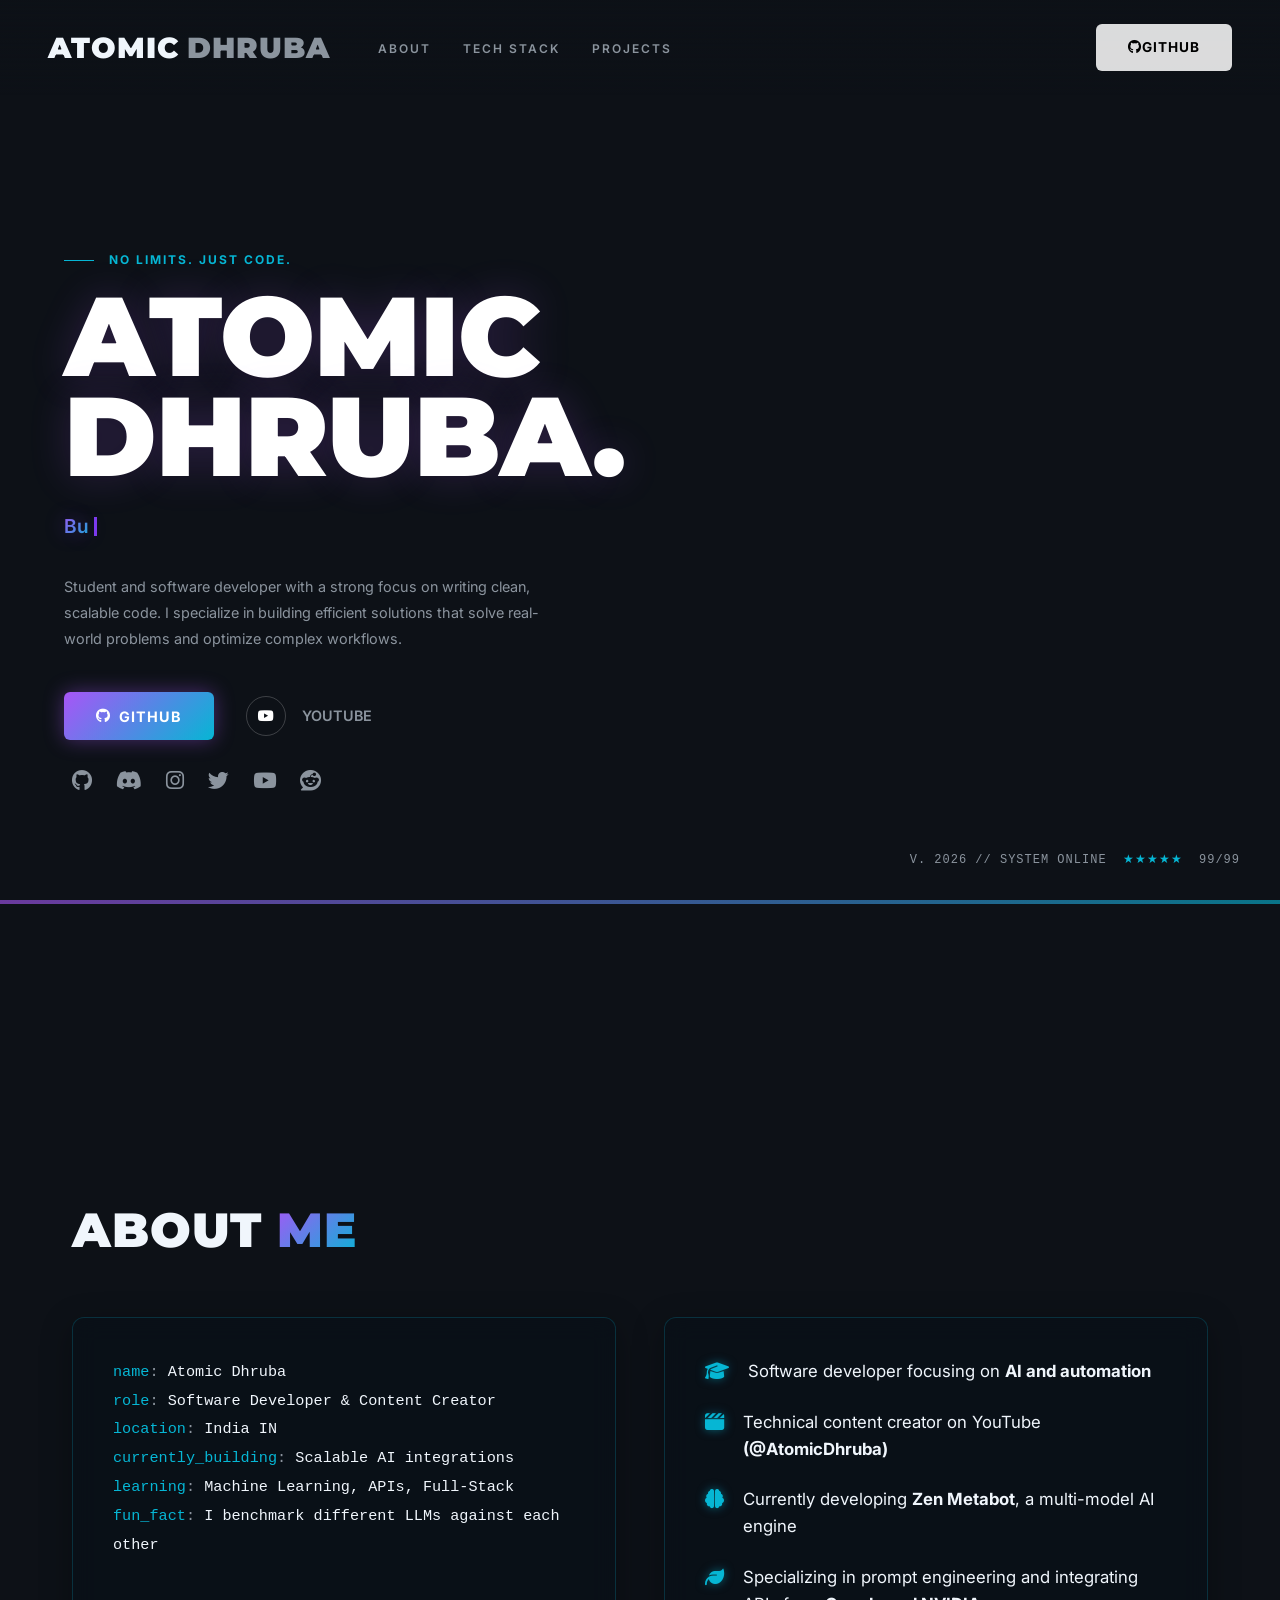
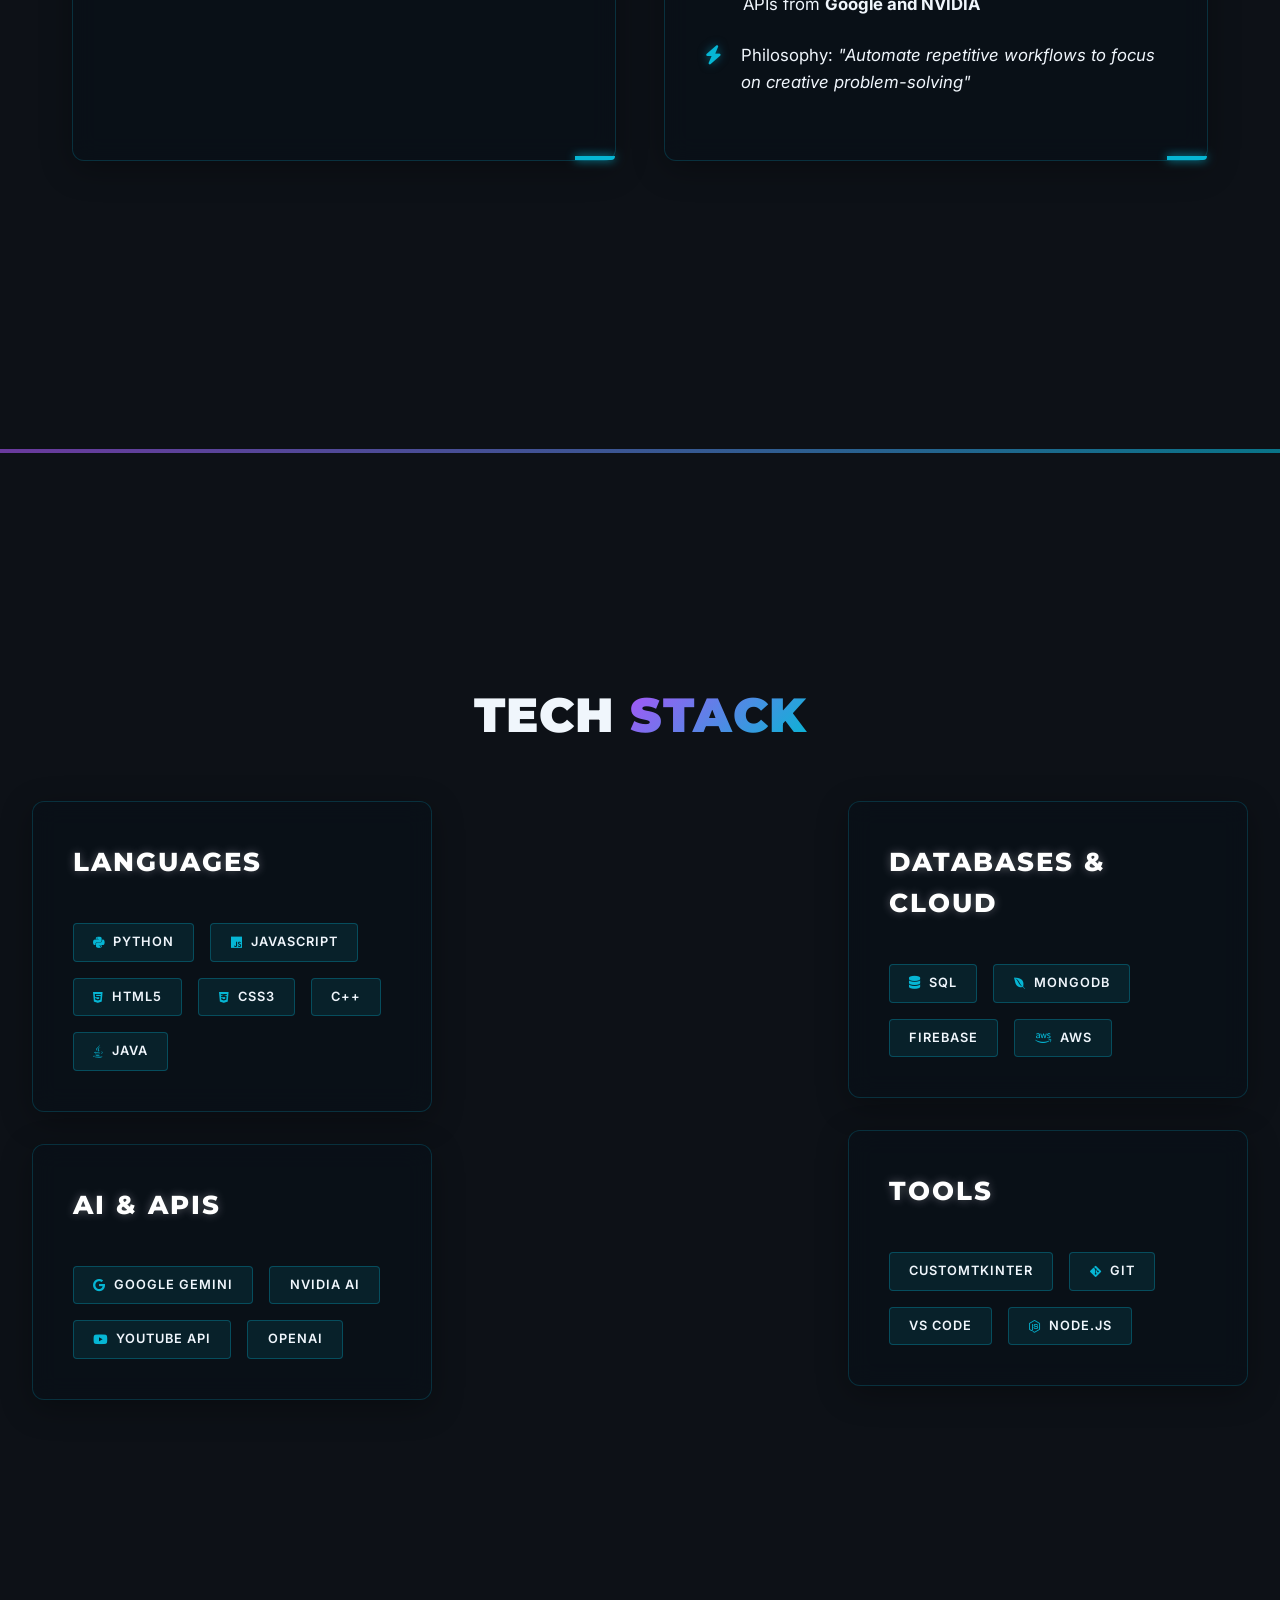
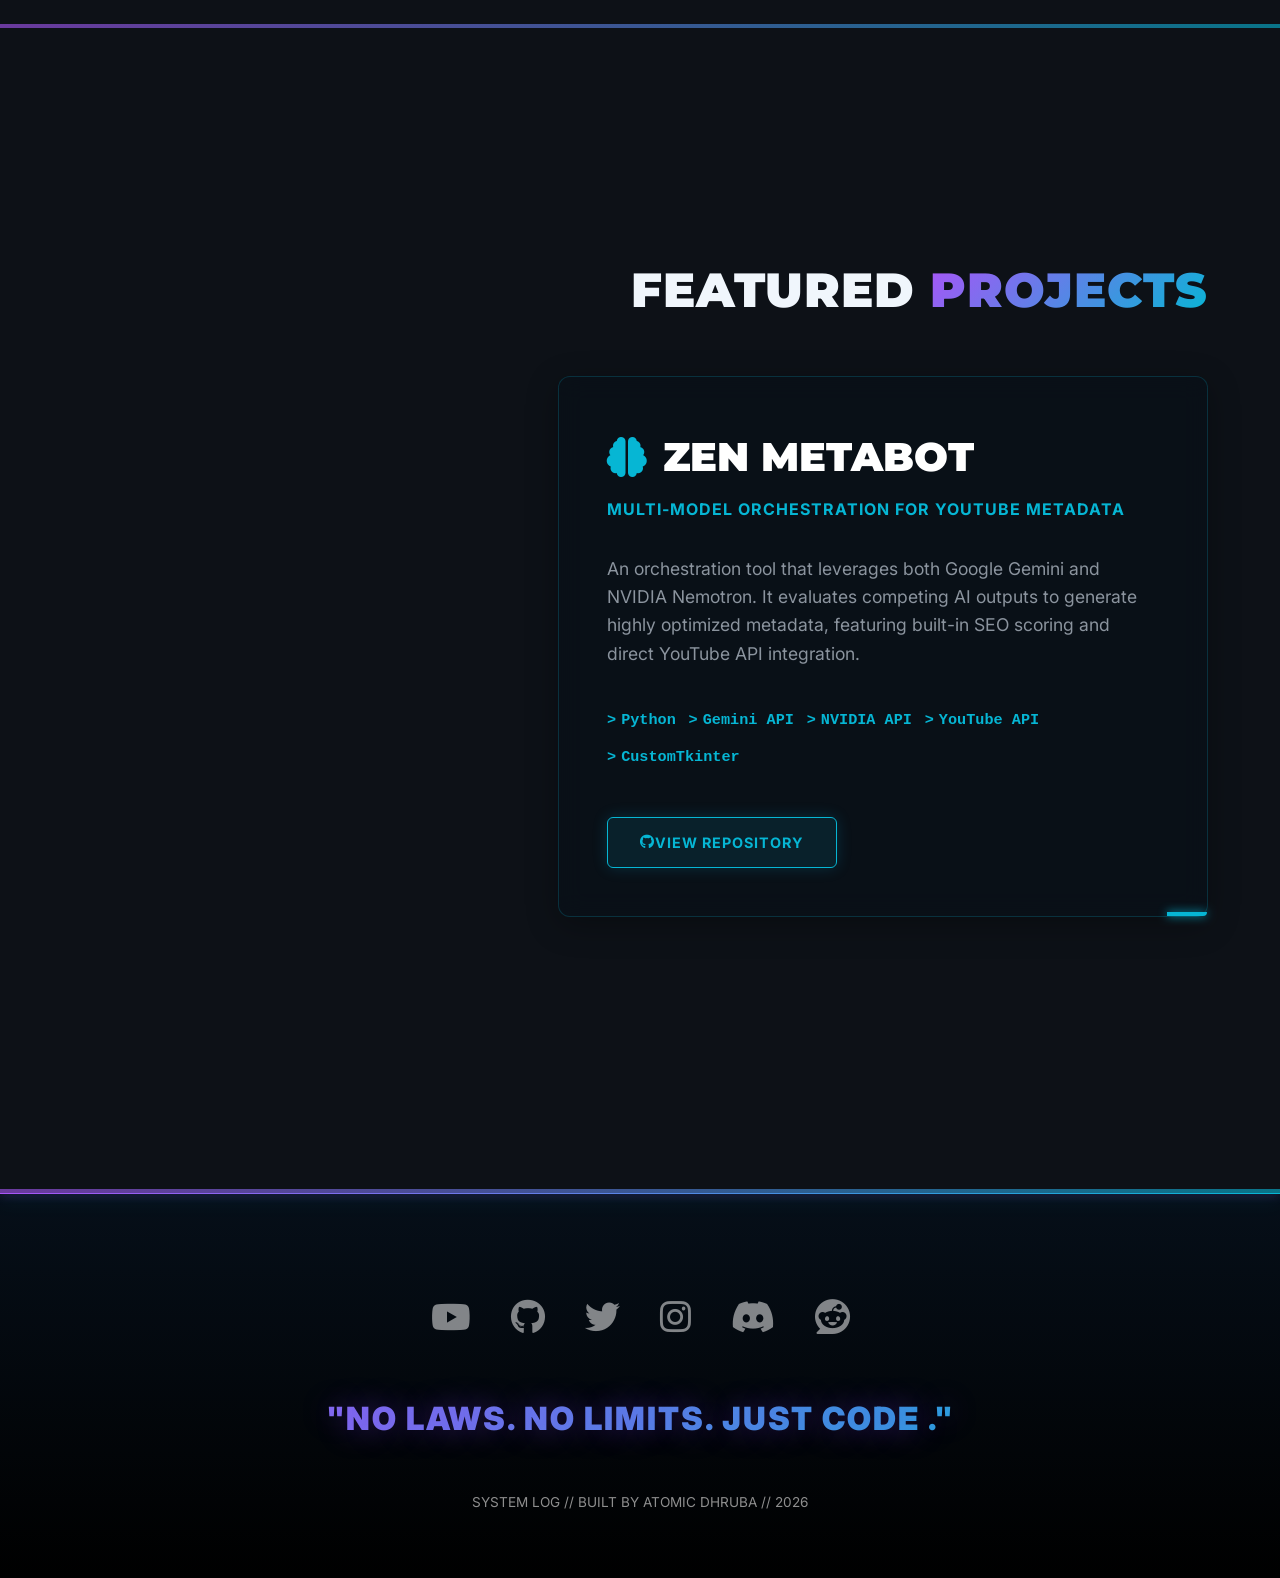
==== commit 538b5709: "Fix case sensitivity bug for hero video" ====
--- a/index.html
+++ b/index.html
@@ -34,7 +34,7 @@
     <section class="hero" id="home">
         <!-- Background Video -->
         <video autoplay muted loop playsinline class="hero-video">
-            <source src="assets/atomic final 7.mp4" type="video/mp4">
+            <source src="assets/Atomic Final 7.mp4" type="video/mp4">
         </video>
         <!-- Overlay -->
         <div class="video-overlay"></div>
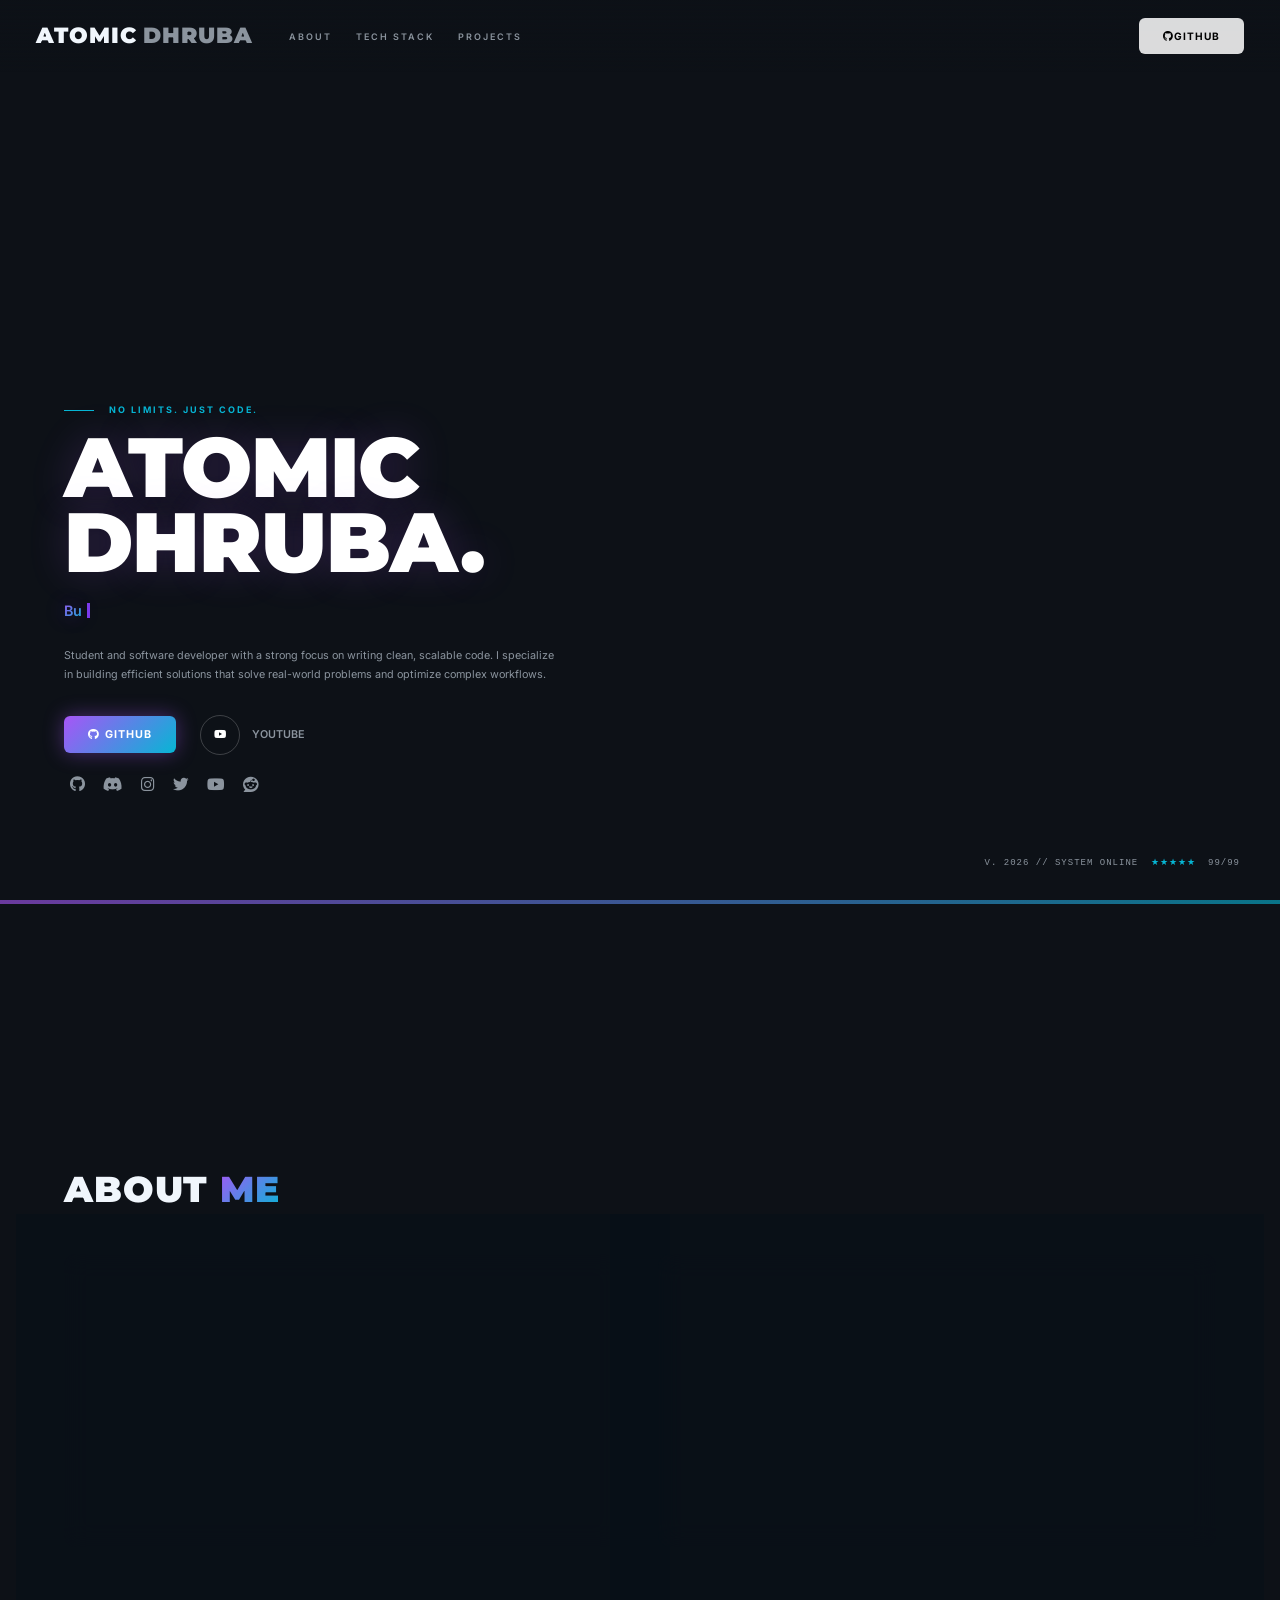
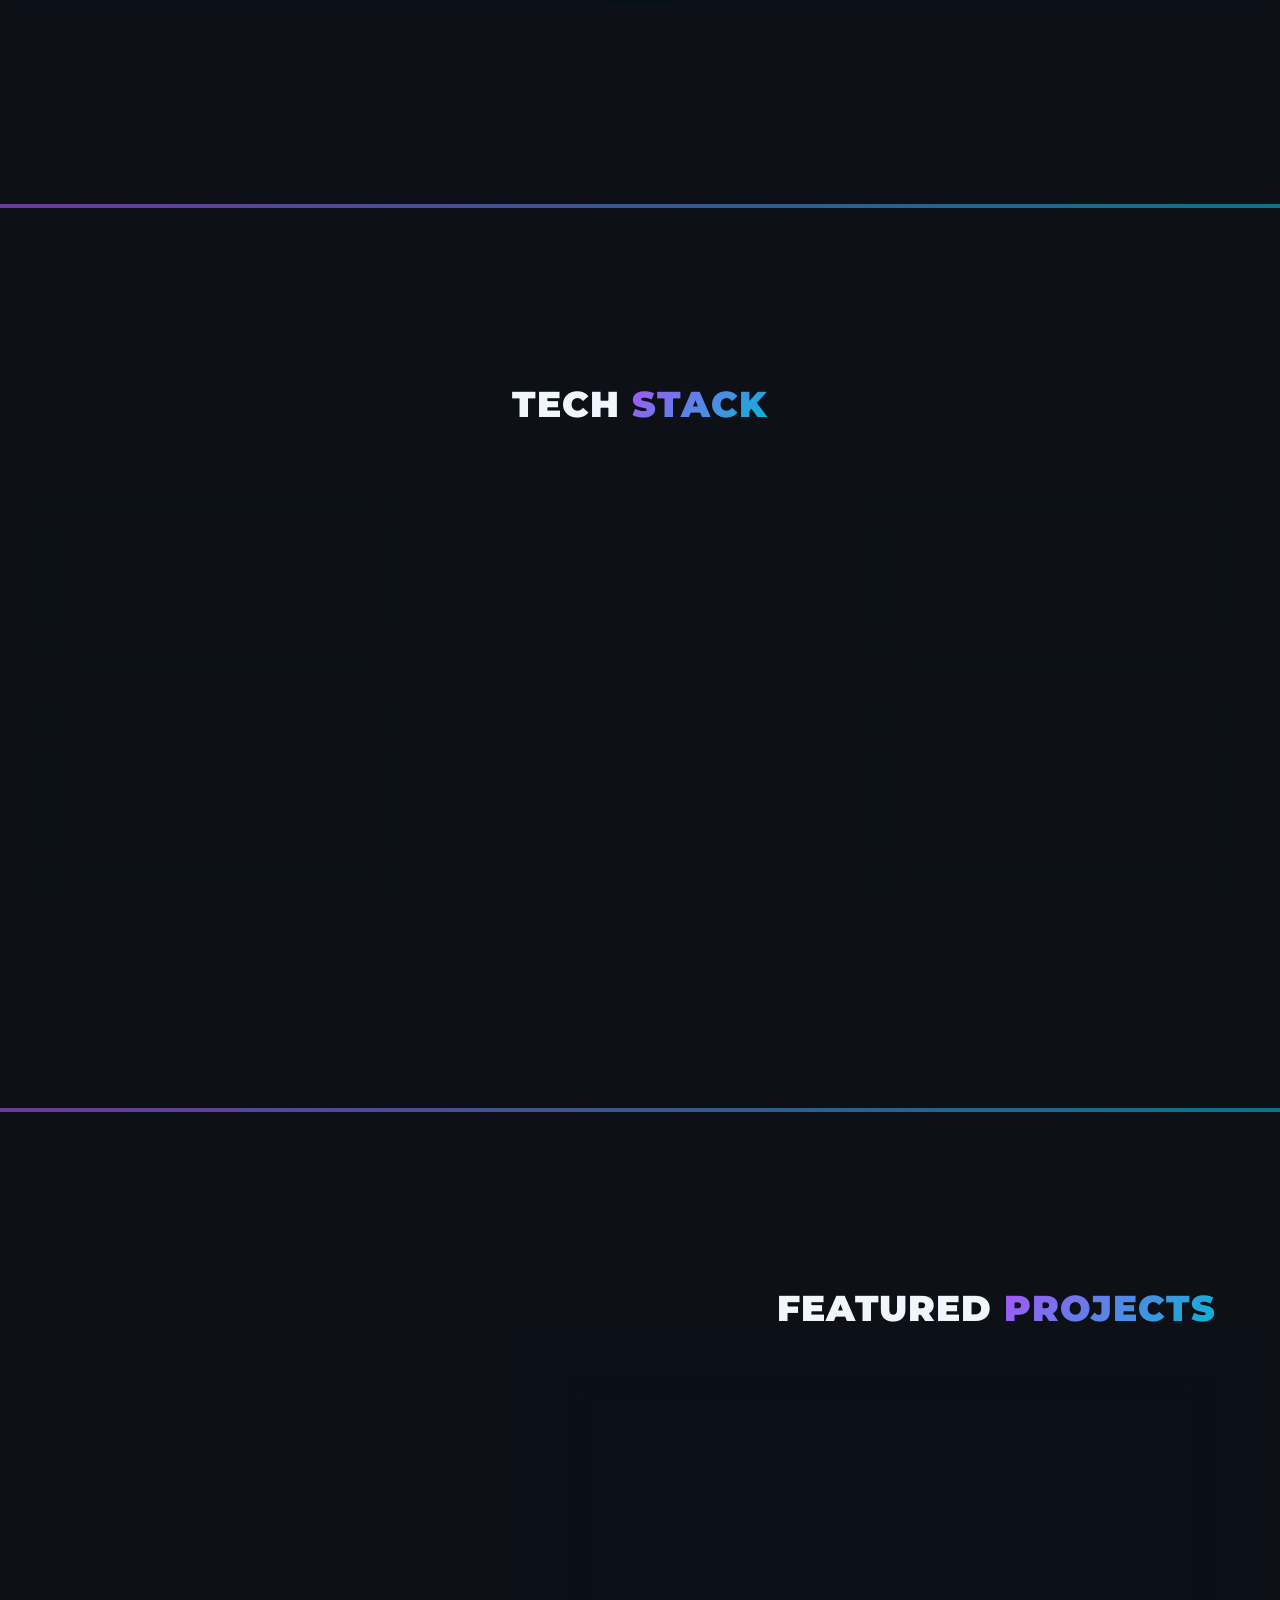
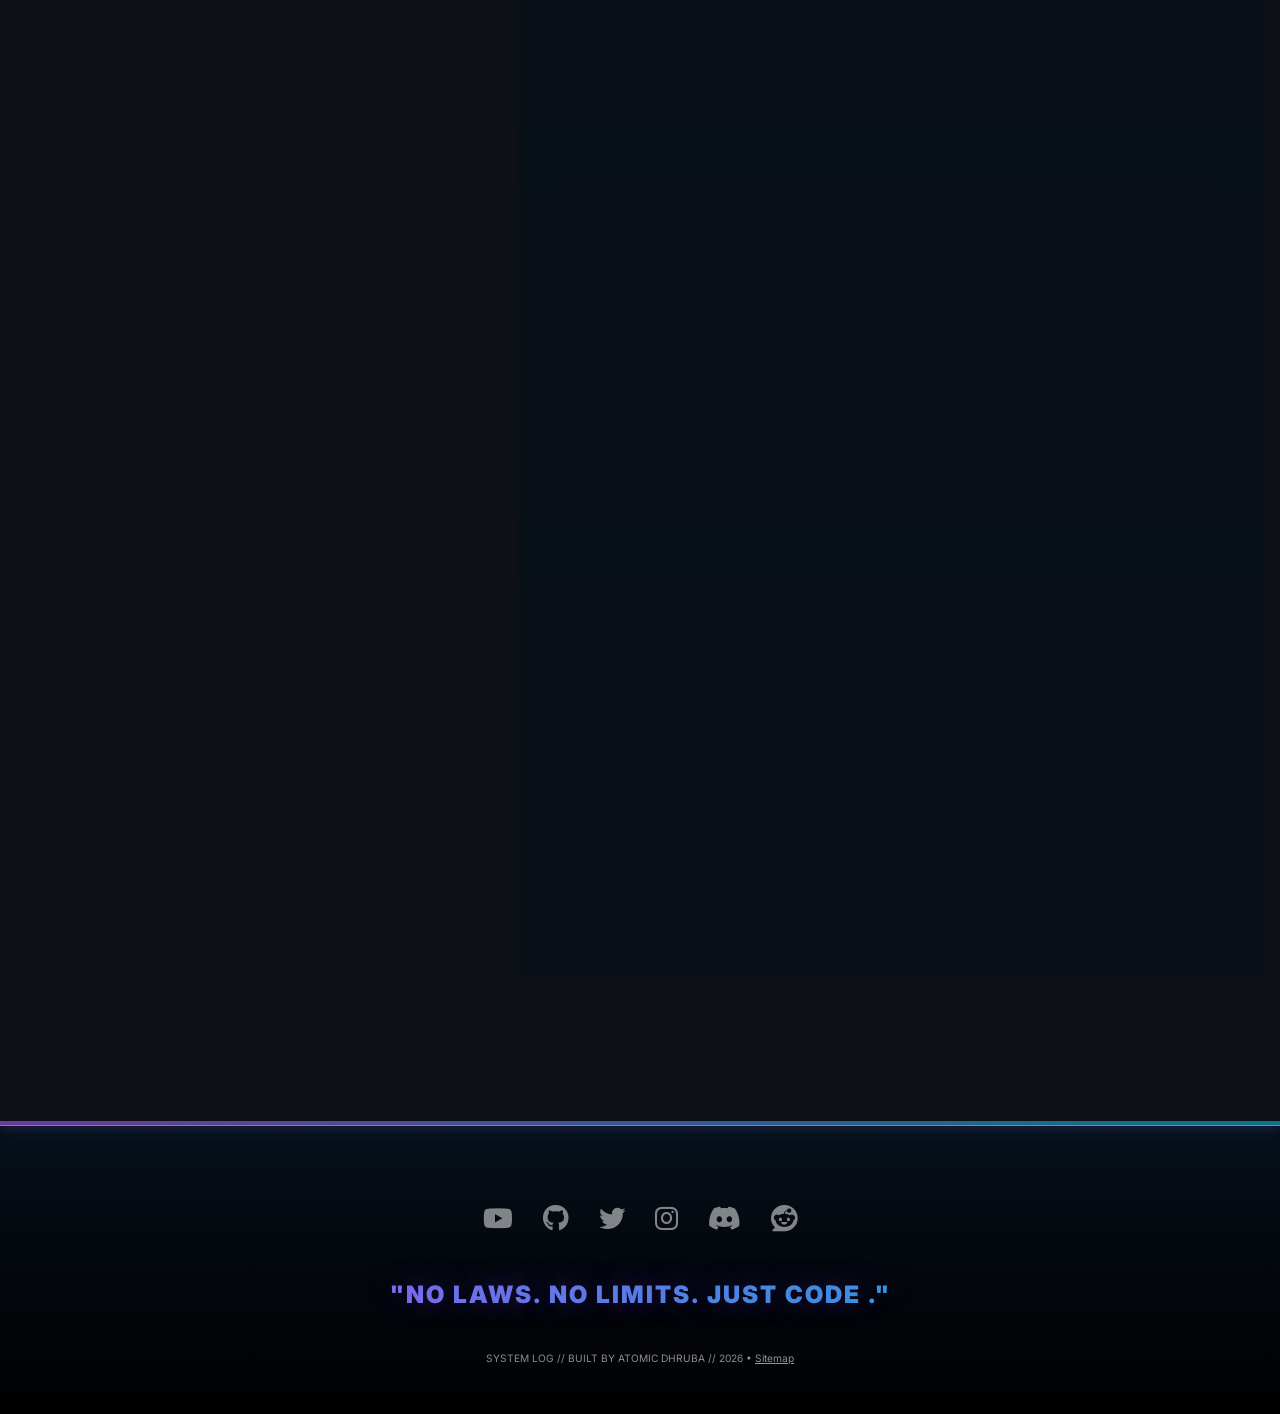
==== commit c8ab8fa1: "Optimize technical SEO, add sitemap, robots.txt, schema, and mobile responsiveness inspired by bedro" ====
--- a/index.html
+++ b/index.html
@@ -1,12 +1,127 @@
 <!DOCTYPE html>
-<html lang="en">
+<html lang="en" prefix="og: https://ogp.me/ns#">
 <head>
     <meta charset="UTF-8">
-    <meta name="viewport" content="width=1200">
-    <title>Atomic Dhruba - Student Developer & Content Creator</title>
-    <!-- Google Fonts: Montserrat (Wide, blocky headings) and Inter (Body) -->
+    <meta name="viewport" content="width=device-width, initial-scale=1.0">
+    <meta http-equiv="X-UA-Compatible" content="IE=edge">
+
+    <!-- Primary SEO Meta Tags -->
+    <title>Atomic Dhruba | Software Developer, AI Automation &amp; Content Creator</title>
+    <meta name="title" content="Atomic Dhruba | Software Developer, AI Automation &amp; Content Creator">
+    <meta name="description" content="Official website &amp; portfolio of Atomic Dhruba (atomicdhruba). Student software developer and YouTube creator specializing in AI automation, Gemini &amp; NVIDIA APIs, Python desktop tools, and web applications.">
+    <meta name="keywords" content="Atomic Dhruba, atomicdhruba, AtomicDhruba, Zen MetaBot, Atomic Notebook, DeskWeb, Calculator Vault, Software Developer, Python Developer, AI Automation, Student Developer, Tech YouTuber, YouTube Automation, CustomTkinter, Gemini API, NVIDIA Nemotron">
+    <meta name="author" content="Atomic Dhruba">
+    <meta name="robots" content="index, follow, max-snippet:-1, max-image-preview:large, max-video-preview:-1">
+    <meta name="googlebot" content="index, follow, max-snippet:-1, max-image-preview:large, max-video-preview:-1">
+    <meta name="bingbot" content="index, follow, max-snippet:-1, max-image-preview:large, max-video-preview:-1">
+    <link rel="canonical" href="https://atomicdhruba.github.io/">
+
+    <!-- Theme & App Icons (SEO Inspiration: bedrocklauncher) -->
+    <meta name="theme-color" content="#0d1117">
+    <meta name="msapplication-TileColor" content="#0d1117">
+    <meta name="color-scheme" content="dark">
+    <link rel="manifest" href="manifest.json">
+    <link rel="icon" type="image/x-icon" href="favicon.ico">
+    <link rel="icon" type="image/svg+xml" href="favicon.svg">
+    <link rel="apple-touch-icon" href="assets/icon-192.png">
+
+    <!-- Open Graph / Facebook / Discord Rich Embeds -->
+    <meta property="og:type" content="profile">
+    <meta property="og:url" content="https://atomicdhruba.github.io/">
+    <meta property="og:site_name" content="Atomic Dhruba">
+    <meta property="og:title" content="Atomic Dhruba | Software Developer, AI Automation &amp; Content Creator">
+    <meta property="og:description" content="Official portfolio of Atomic Dhruba — Software developer &amp; YouTube creator building AI-powered tools, Python desktop software, and open-source applications.">
+    <meta property="og:image" content="https://atomicdhruba.github.io/assets/og-preview.png">
+    <meta property="og:image:width" content="1200">
+    <meta property="og:image:height" content="630">
+    <meta property="og:image:alt" content="Atomic Dhruba Developer Portfolio">
+    <meta property="og:locale" content="en_US">
+    <meta property="profile:username" content="atomicdhruba">
+
+    <!-- Twitter / X Meta Cards -->
+    <meta name="twitter:card" content="summary_large_image">
+    <meta name="twitter:site" content="@atomicdhruba">
+    <meta name="twitter:creator" content="@atomicdhruba">
+    <meta name="twitter:url" content="https://atomicdhruba.github.io/">
+    <meta name="twitter:title" content="Atomic Dhruba | Software Developer &amp; AI Creator">
+    <meta name="twitter:description" content="Explore open-source tools, AI integrations (Gemini &amp; NVIDIA), and software projects built by Atomic Dhruba.">
+    <meta name="twitter:image" content="https://atomicdhruba.github.io/assets/og-preview.png">
+    <meta name="twitter:image:alt" content="Atomic Dhruba Developer Portfolio">
+
+    <!-- Google Search Console Verification Meta Tag -->
+    <!-- After adding the property in Google Search Console, you can insert your verification token below: -->
+    <!-- <meta name="google-site-verification" content="PASTE_GSC_VERIFICATION_TOKEN_HERE" /> -->
+
+    <!-- Structured Data (JSON-LD Schema.org) for Google Knowledge Graph & Rich Results -->
+    <script type="application/ld+json">
+    {
+      "@context": "https://schema.org",
+      "@graph": [
+        {
+          "@type": "Person",
+          "@id": "https://atomicdhruba.github.io/#person",
+          "name": "Atomic Dhruba",
+          "alternateName": ["atomicdhruba", "AtomicDhruba"],
+          "url": "https://atomicdhruba.github.io/",
+          "image": "https://atomicdhruba.github.io/assets/og-preview.png",
+          "jobTitle": "Software Developer & Content Creator",
+          "description": "Student and software developer specializing in AI automation, machine learning, Python desktop applications, and YouTube content creation.",
+          "sameAs": [
+            "https://github.com/atomicdhruba",
+            "https://youtube.com/@AtomicDhruba",
+            "https://twitter.com/atomicdhruba",
+            "https://instagram.com/atomicdhruba",
+            "https://discord.gg/tYHegSaxS"
+          ],
+          "knowsAbout": [
+            "Software Development",
+            "Python",
+            "JavaScript",
+            "Artificial Intelligence",
+            "Machine Learning",
+            "Google Gemini API",
+            "NVIDIA Nemotron",
+            "Full-Stack Development",
+            "Automation",
+            "Cybersecurity"
+          ]
+        },
+        {
+          "@type": "WebSite",
+          "@id": "https://atomicdhruba.github.io/#website",
+          "url": "https://atomicdhruba.github.io/",
+          "name": "Atomic Dhruba",
+          "alternateName": "Atomic Dhruba Portfolio",
+          "description": "Official website and developer portfolio of Atomic Dhruba.",
+          "publisher": {
+            "@id": "https://atomicdhruba.github.io/#person"
+          },
+          "inLanguage": "en-US"
+        },
+        {
+          "@type": "ProfilePage",
+          "@id": "https://atomicdhruba.github.io/#webpage",
+          "url": "https://atomicdhruba.github.io/",
+          "name": "Atomic Dhruba | Software Developer, AI Automation & Content Creator",
+          "isPartOf": {
+            "@id": "https://atomicdhruba.github.io/#website"
+          },
+          "about": {
+            "@id": "https://atomicdhruba.github.io/#person"
+          },
+          "mainEntity": {
+            "@id": "https://atomicdhruba.github.io/#person"
+          }
+        }
+      ]
+    }
+    </script>
+
+    <!-- Google Fonts: Montserrat & Inter -->
+    <link rel="preconnect" href="https://fonts.googleapis.com">
+    <link rel="preconnect" href="https://fonts.gstatic.com" crossorigin>
     <link href="https://fonts.googleapis.com/css2?family=Inter:wght@300;400;500;600&family=Montserrat:wght@800;900&display=swap" rel="stylesheet">
-    <!-- FontAwesome for Icons -->
+    <!-- FontAwesome Icons -->
     <link rel="stylesheet" href="https://cdnjs.cloudflare.com/ajax/libs/font-awesome/6.4.0/css/all.min.css">
     <!-- Custom CSS -->
     <link rel="stylesheet" href="styles.css">
@@ -213,23 +328,81 @@
         <div class="container" style="position: relative; z-index: 1;">
             <h2 class="cyber-title text-right reveal fade-bottom">FEATURED <span class="gradient-text">PROJECTS</span></h2>
             
+            <!-- Project 1: Zen MetaBot -->
             <div class="cyber-card project-card reveal fade-bottom">
                 <div class="project-content">
-                    <h3 class="project-title"><i class="fa-solid fa-brain"></i> Zen Metabot</h3>
+                    <h3 class="project-title"><i class="fa-solid fa-brain"></i> Zen MetaBot</h3>
                     <p class="project-subtitle">MULTI-MODEL ORCHESTRATION FOR YOUTUBE METADATA</p>
                     <p class="project-desc">
-                        An orchestration tool that leverages both Google Gemini and NVIDIA Nemotron. It evaluates competing AI outputs to generate highly optimized metadata, featuring built-in SEO scoring and direct YouTube API integration.
+                        An orchestration tool that leverages both Google Gemini 1.5 Pro and NVIDIA Nemotron. It evaluates competing AI outputs to generate highly optimized metadata, featuring built-in SEO scoring and direct YouTube API integration.
                     </p>
                     <div class="project-tags">
                         <span>Python</span>
                         <span>Gemini API</span>
-                        <span>NVIDIA API</span>
+                        <span>NVIDIA Nemotron</span>
                         <span>YouTube API</span>
                         <span>CustomTkinter</span>
                     </div>
-                    <a href="https://github.com/atomicdhruba/ZenXYT" target="_blank" class="btn cyan-btn">
-                        <i class="fa-brands fa-github"></i> VIEW REPOSITORY
-                    </a>
+                    <div style="display: flex; gap: 1rem; flex-wrap: wrap;">
+                        <a href="https://github.com/atomicdhruba/Zen-MetaBot" target="_blank" class="btn cyan-btn">
+                            <i class="fa-brands fa-github"></i> VIEW REPOSITORY
+                        </a>
+                        <a href="https://atomicdhruba.github.io/Zen-MetaBot/" target="_blank" class="btn primary-btn">
+                            <i class="fa-solid fa-arrow-up-right-from-square"></i> LIVE SITE
+                        </a>
+                    </div>
+                </div>
+            </div>
+
+            <!-- Project 2: Atomic Notebook -->
+            <div class="cyber-card project-card reveal fade-bottom">
+                <div class="project-content">
+                    <h3 class="project-title"><i class="fa-solid fa-book-bookmark"></i> Atomic Notebook</h3>
+                    <p class="project-subtitle">NEXT-GEN WINDOWS NOTEBOOK &amp; LIVE MARKDOWN ENGINE</p>
+                    <p class="project-desc">
+                        Next-Gen Windows Notebook with live Markdown and HTML preview engine. Features zero-lag CodeMirror 6, KaTeX mathematical typesetting, and an idiomorph DOM-morphing sandbox.
+                    </p>
+                    <div class="project-tags">
+                        <span>JavaScript</span>
+                        <span>CodeMirror 6</span>
+                        <span>KaTeX Math</span>
+                        <span>DOM Morphing</span>
+                        <span>Markdown</span>
+                    </div>
+                    <div style="display: flex; gap: 1rem; flex-wrap: wrap;">
+                        <a href="https://github.com/atomicdhruba/Atomic-Notebook" target="_blank" class="btn cyan-btn">
+                            <i class="fa-brands fa-github"></i> VIEW REPOSITORY
+                        </a>
+                        <a href="https://atomicdhruba.github.io/Atomic-Notebook/" target="_blank" class="btn primary-btn">
+                            <i class="fa-solid fa-arrow-up-right-from-square"></i> LIVE APP
+                        </a>
+                    </div>
+                </div>
+            </div>
+
+            <!-- Project 3: DeskWeb & Calculator Vault -->
+            <div class="cyber-card project-card reveal fade-bottom">
+                <div class="project-content">
+                    <h3 class="project-title"><i class="fa-solid fa-shield-halved"></i> DeskWeb &amp; Privacy Tools</h3>
+                    <p class="project-subtitle">DESKTOP BROWSER FOR DEX &amp; HARDWARE ENCRYPTED VAULT</p>
+                    <p class="project-desc">
+                        A desktop-class web browser engineered for Android tablets, foldables, and Samsung DeX, alongside Calculator Vault — an authentic Android calculator concealing an AES-256 GCM hardware-encrypted privacy container.
+                    </p>
+                    <div class="project-tags">
+                        <span>Android</span>
+                        <span>Samsung DeX</span>
+                        <span>AES-256 GCM</span>
+                        <span>Cybersecurity</span>
+                        <span>Privacy</span>
+                    </div>
+                    <div style="display: flex; gap: 1rem; flex-wrap: wrap;">
+                        <a href="https://github.com/atomicdhruba/DeskWeb" target="_blank" class="btn cyan-btn">
+                            <i class="fa-brands fa-github"></i> DESKWEB REPO
+                        </a>
+                        <a href="https://github.com/atomicdhruba/calculator-vault" target="_blank" class="btn primary-btn">
+                            <i class="fa-brands fa-github"></i> CALCULATOR VAULT
+                        </a>
+                    </div>
                 </div>
             </div>
         </div>
@@ -250,7 +423,7 @@
                 <a href="https://reddit.com" target="_blank" class="social-btn"><i class="fa-brands fa-reddit"></i></a>
             </div>
             <p class="quote">"NO LAWS. NO LIMITS. JUST CODE ."</p>
-            <p class="copyright">SYSTEM LOG //  BUILT BY ATOMIC DHRUBA  // 2026</p>
+            <p class="copyright">SYSTEM LOG // BUILT BY ATOMIC DHRUBA // 2026 &bull; <a href="sitemap.xml" style="color:var(--text-secondary); text-decoration:underline;">Sitemap</a></p>
         </div>
     </footer>
 
--- a/styles.css
+++ b/styles.css
@@ -11,6 +11,10 @@
     --border-color: rgba(124, 58, 237, 0.4);
     
     --gradient-primary: linear-gradient(135deg, var(--accent-purple), var(--accent-teal));
+}
+
+html {
+    font-size: 75%; /* Scales the entire UI down to 12px base, making it look zoomed out */
 }
 
 * {
@@ -506,8 +510,6 @@
     }
 }
 
-}
-
 /* Glass Styled Tech Cards */
 .glass-card {
     background: rgba(6, 15, 25, 0.2);
@@ -736,6 +738,9 @@
 
 /* Responsive */
 @media (max-width: 900px) {
+    html {
+        font-size: 100%; /* Reset to default so mobile doesn't get unreadably tiny */
+    }
     .nav-left {
         gap: 1.5rem;
     }
@@ -744,13 +749,51 @@
     }
     .hero {
         padding-left: 2rem;
+        padding-right: 2rem;
         padding-bottom: 15%;
     }
     .gaming-headline {
-        font-size: 4.5rem;
+        font-size: clamp(3rem, 10vw, 4.5rem);
     }
     .about-grid {
         grid-template-columns: 1fr;
+        width: 100%;
+        margin: 3rem auto 0 auto;
+    }
+    .about-grid .cyber-card {
+        padding: 2.5rem;
+    }
+    .tech-layout {
+        flex-direction: column;
+        align-items: center;
+        gap: 1.5rem;
+    }
+    .tech-column {
+        flex: 1 1 auto;
+        width: 100%;
+        max-width: 100%;
+    }
+    .cyber-section {
+        padding: 6rem 0;
+    }
+    .glass-card {
+        padding: 2.5rem;
+    }
+    .project-card {
+        max-width: 100%;
+        margin: 0 0 2.5rem 0;
+        padding: 2.5rem;
+    }
+    #tech .section-video {
+        object-fit: cover;
+        object-position: center center;
+        background-color: #030712; 
+        transform: none;
+    }
+    #projects .section-video {
+        object-fit: cover;
+        object-position: 25% center;
+        transform: none;
     }
     .hero-actions {
         flex-direction: column;
@@ -813,10 +856,16 @@
 }
 
 body.mobile-device #tech .section-video {
-    object-fit: contain;
-    transform: scale(10);
-    transform-origin: center center;
+    object-fit: cover;
+    object-position: center center;
     background-color: #030712; 
+    transform: none;
+}
+
+body.mobile-device #projects .section-video {
+    object-fit: cover;
+    object-position: 25% center; /* Shift focus to the left side where the Samurai likely is */
+    transform: none;
 }
 
 /* Typing Animation */
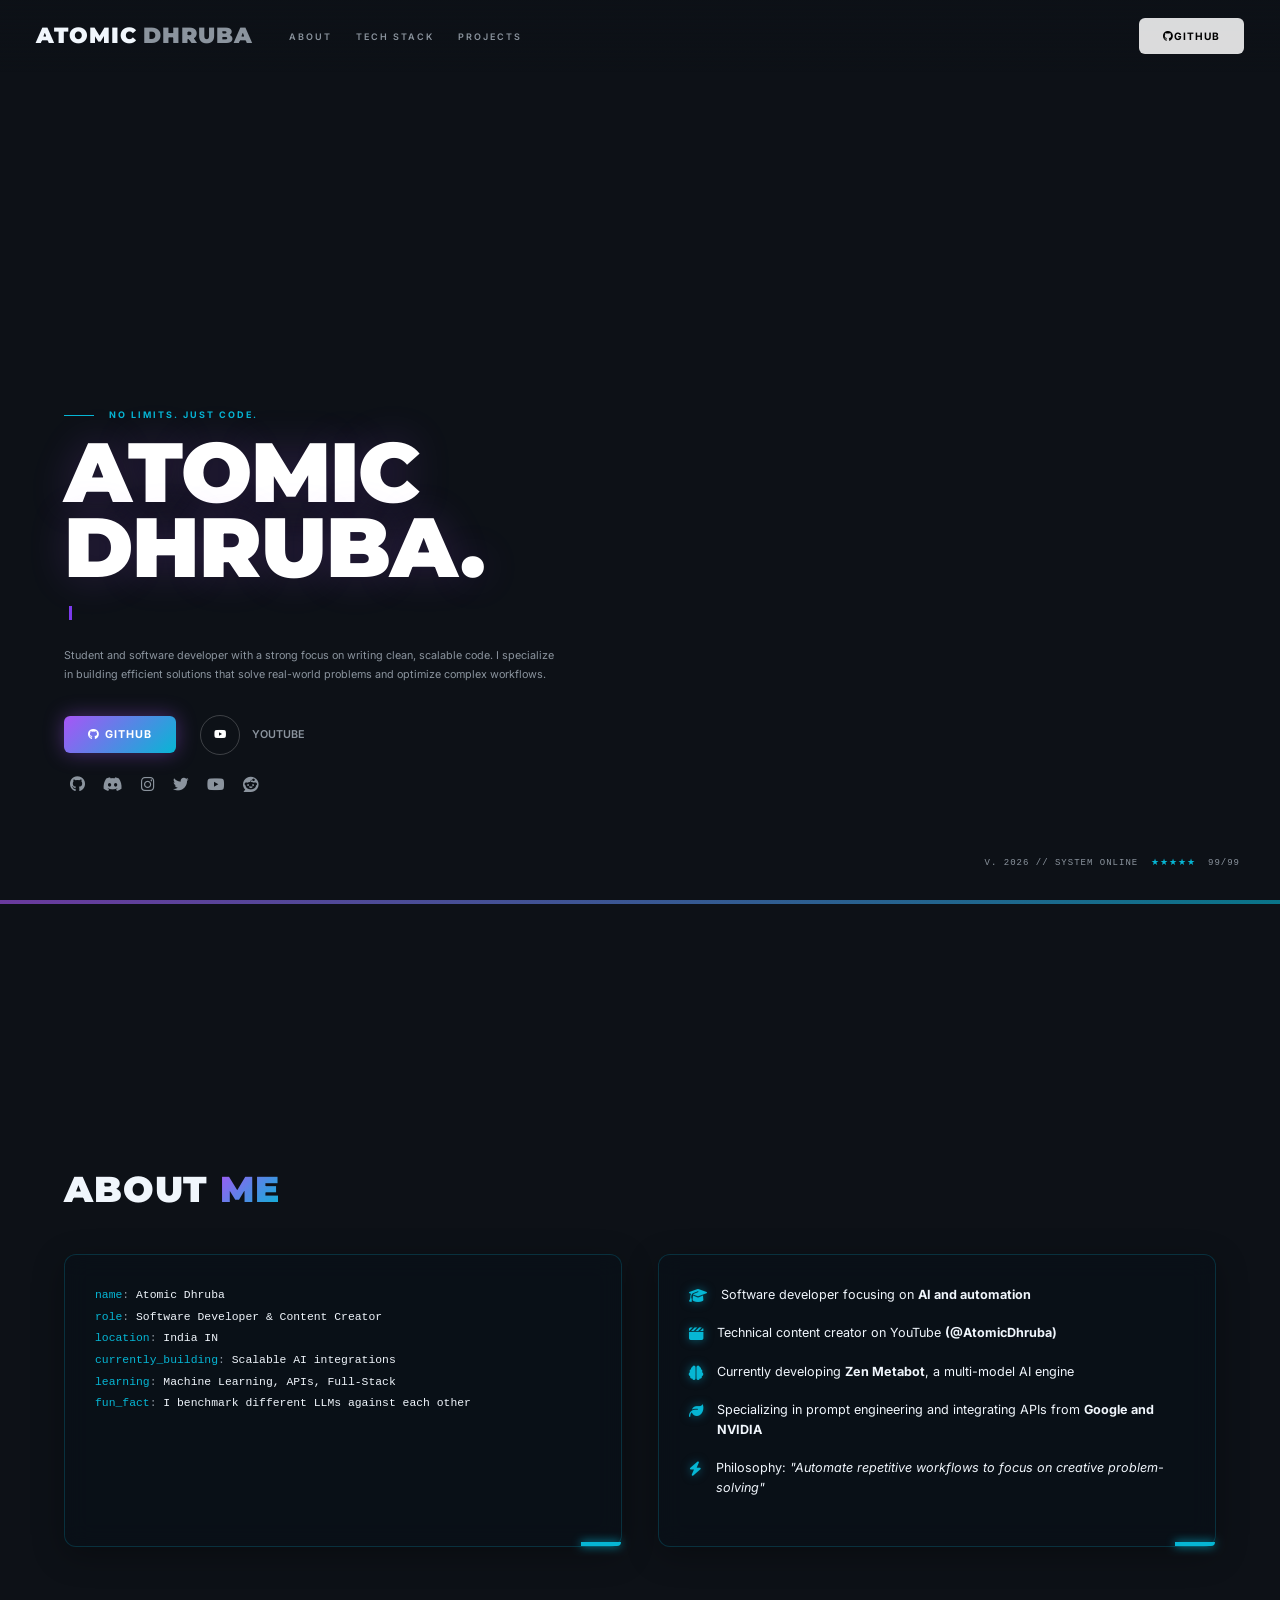
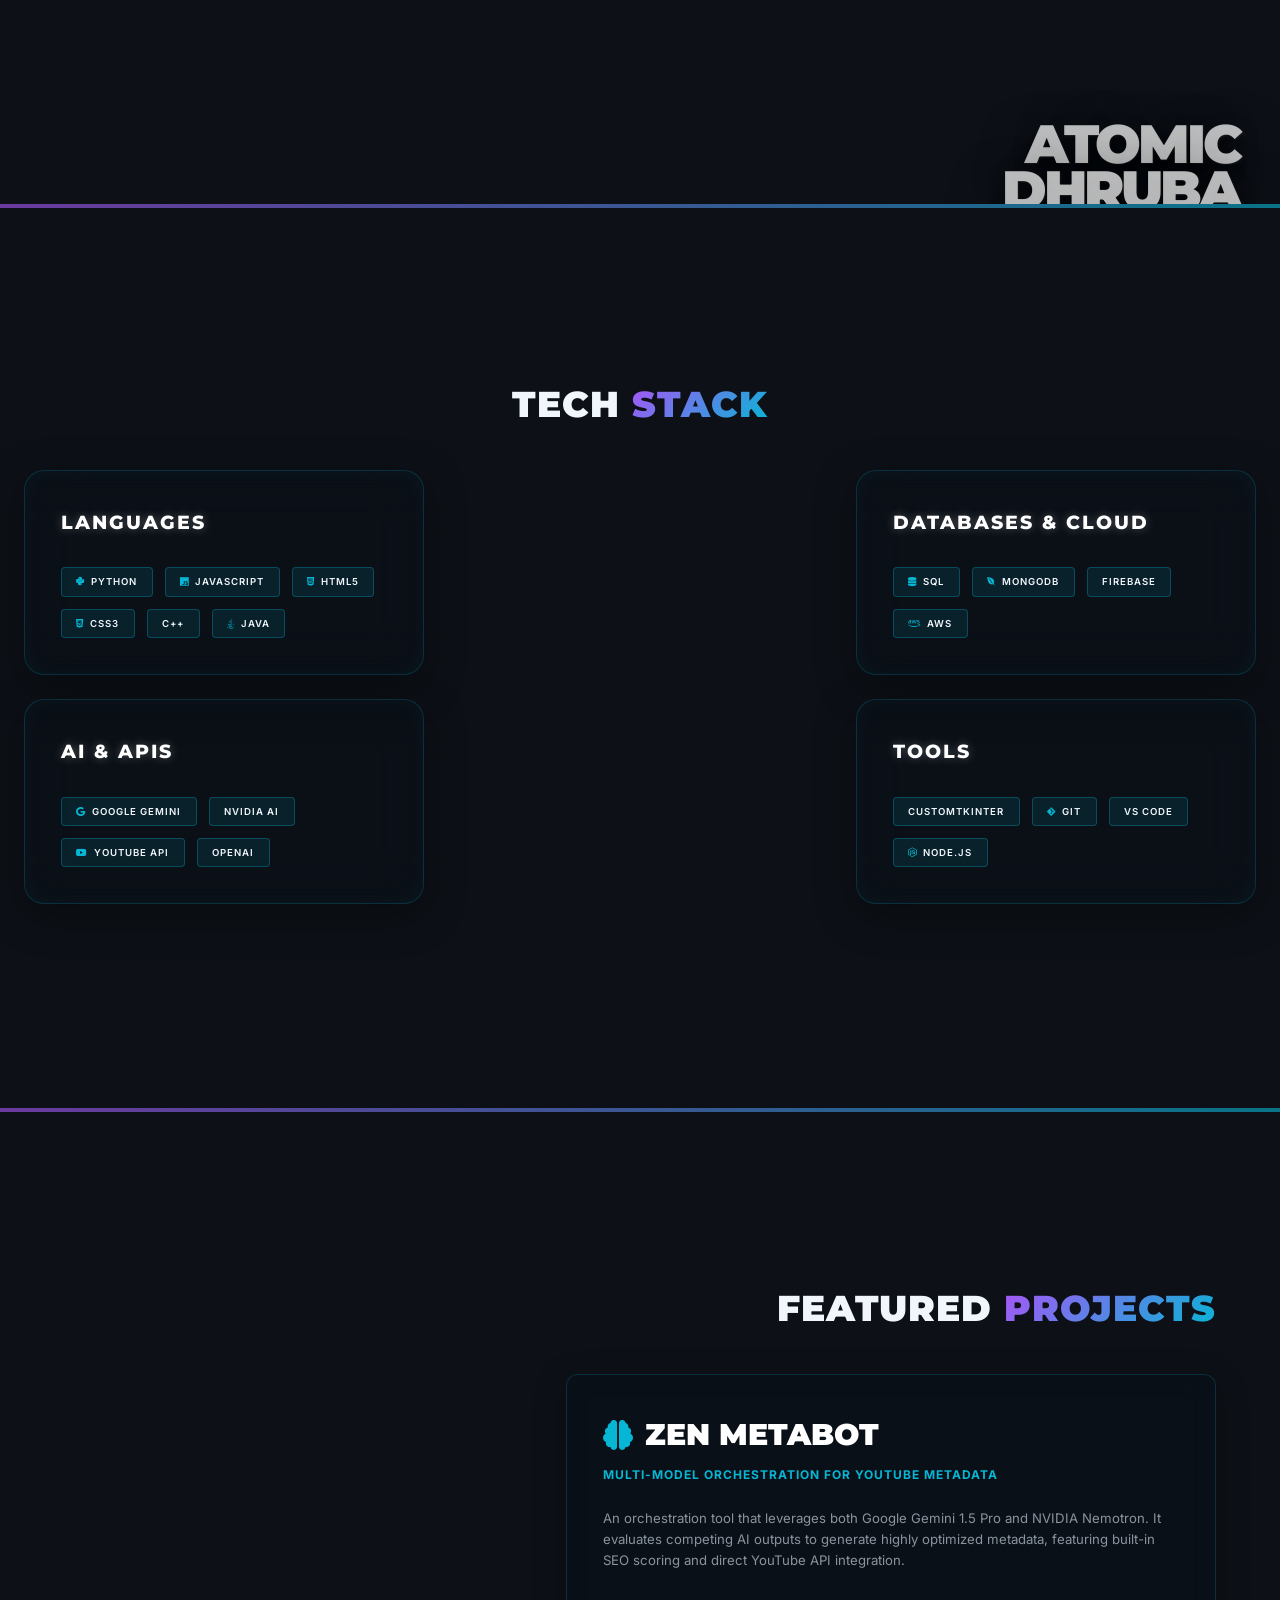
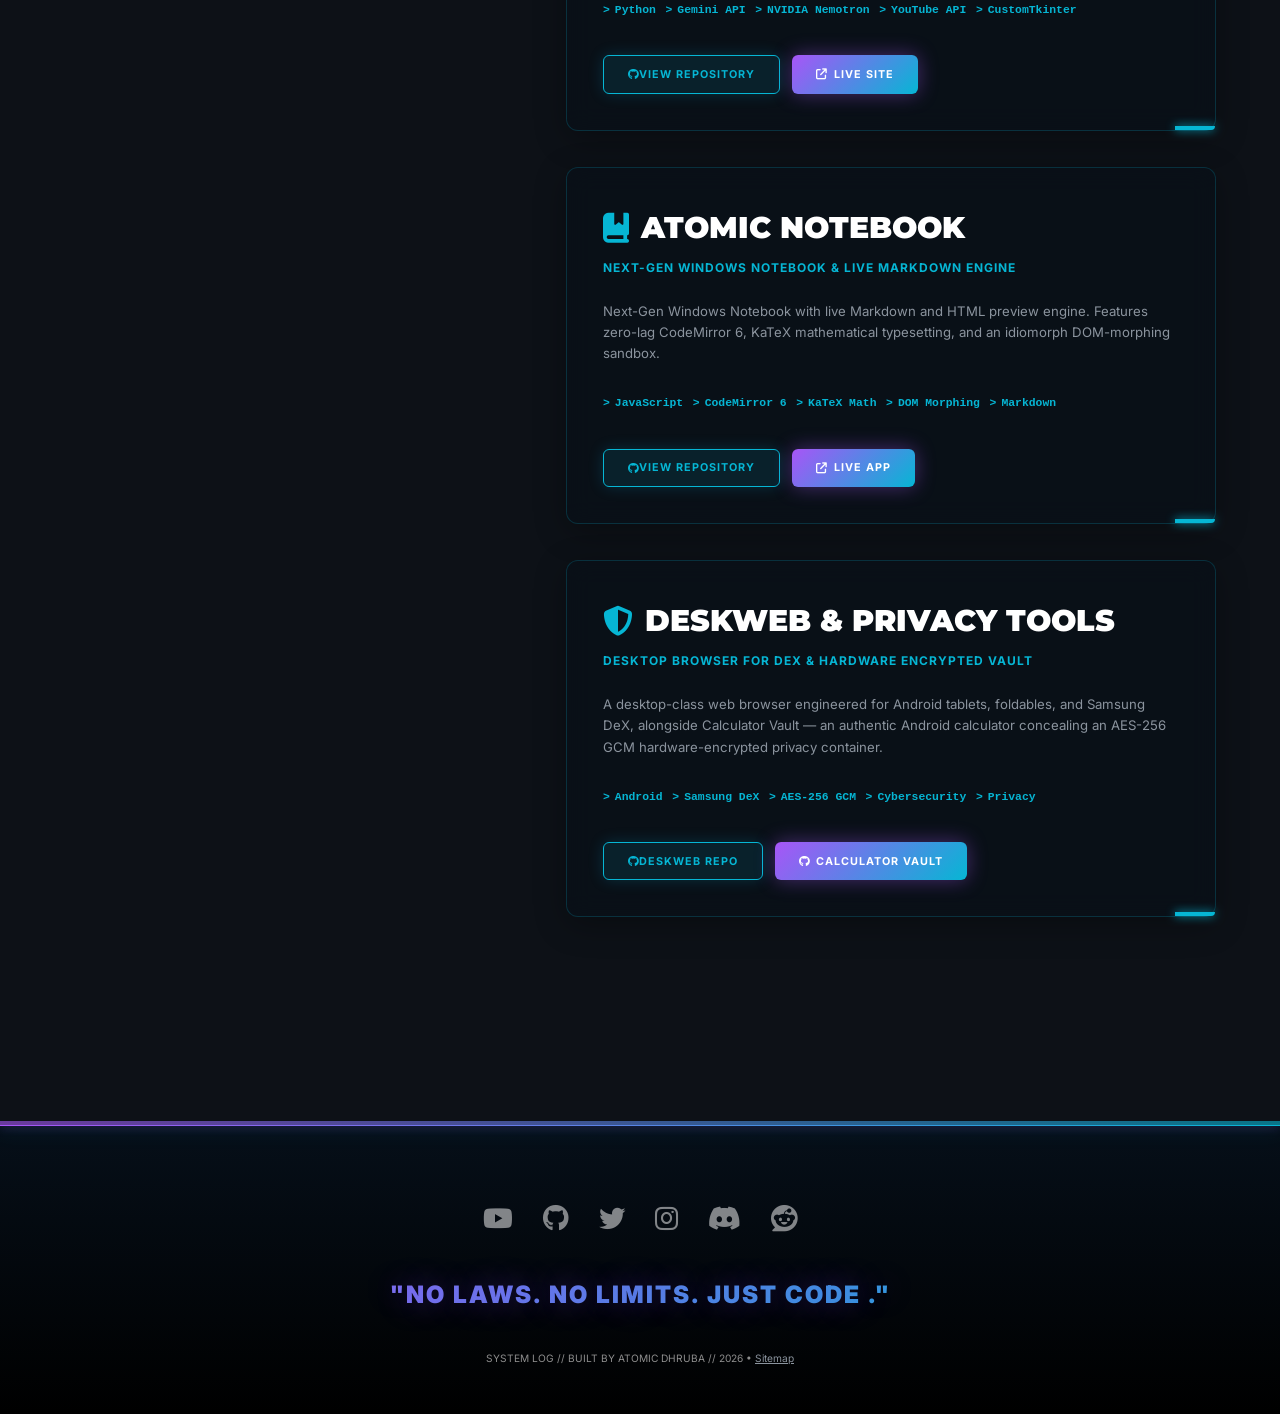
==== commit 3bfaabcc: "fix: resolve mobile zoom issues, re-architect background video banners, and harden security/a11y" ====
--- a/index.html
+++ b/index.html
@@ -2,7 +2,7 @@
 <html lang="en" prefix="og: https://ogp.me/ns#">
 <head>
     <meta charset="UTF-8">
-    <meta name="viewport" content="width=device-width, initial-scale=1.0">
+    <meta name="viewport" content="width=device-width, initial-scale=1.0, viewport-fit=cover">
     <meta http-equiv="X-UA-Compatible" content="IE=edge">
 
     <!-- Primary SEO Meta Tags -->
@@ -141,7 +141,7 @@
             </ul>
         </div>
         <div class="nav-right">
-            <a href="https://github.com/atomicdhruba" target="_blank" class="btn top-btn"><i class="fa-brands fa-github"></i> GITHUB</a>
+            <a href="https://github.com/atomicdhruba" target="_blank" rel="noopener noreferrer" class="btn top-btn"><i class="fa-brands fa-github"></i> GITHUB</a>
         </div>
     </nav>
 
@@ -173,22 +173,22 @@
             
             <div class="hero-actions-container">
                 <div class="hero-actions">
-                    <a href="https://github.com/atomicdhruba" target="_blank" class="btn primary-btn">
+                    <a href="https://github.com/atomicdhruba" target="_blank" rel="noopener noreferrer" class="btn primary-btn">
                         <i class="fa-brands fa-github"></i> GITHUB
                     </a>
-                    <a href="https://youtube.com/@AtomicDhruba" target="_blank" class="text-btn">
+                    <a href="https://youtube.com/@AtomicDhruba" target="_blank" rel="noopener noreferrer" class="text-btn">
                         <span class="circle-icon"><i class="fa-brands fa-youtube"></i></span> YOUTUBE
                     </a>
                 </div>
                 
                 <!-- Mini Social Icons -->
                 <div class="mini-socials">
-                    <a href="https://github.com/atomicdhruba" target="_blank"><i class="fa-brands fa-github"></i></a>
-                    <a href="https://discord.gg/tYHegSaxS" target="_blank"><i class="fa-brands fa-discord"></i></a>
-                    <a href="https://instagram.com/atomicdhruba" target="_blank"><i class="fa-brands fa-instagram"></i></a>
-                    <a href="https://twitter.com/atomicdhruba" target="_blank"><i class="fa-brands fa-twitter"></i></a>
-                    <a href="https://youtube.com/@AtomicDhruba" target="_blank"><i class="fa-brands fa-youtube"></i></a>
-                    <a href="https://reddit.com" target="_blank"><i class="fa-brands fa-reddit"></i></a>
+                    <a href="https://github.com/atomicdhruba" target="_blank" rel="noopener noreferrer" aria-label="GitHub"><i class="fa-brands fa-github"></i></a>
+                    <a href="https://discord.gg/tYHegSaxS" target="_blank" rel="noopener noreferrer" aria-label="Discord"><i class="fa-brands fa-discord"></i></a>
+                    <a href="https://instagram.com/atomicdhruba" target="_blank" rel="noopener noreferrer" aria-label="Instagram"><i class="fa-brands fa-instagram"></i></a>
+                    <a href="https://twitter.com/atomicdhruba" target="_blank" rel="noopener noreferrer" aria-label="Twitter"><i class="fa-brands fa-twitter"></i></a>
+                    <a href="https://youtube.com/@AtomicDhruba" target="_blank" rel="noopener noreferrer" aria-label="YouTube"><i class="fa-brands fa-youtube"></i></a>
+                    <a href="https://reddit.com" target="_blank" rel="noopener noreferrer" aria-label="Reddit"><i class="fa-brands fa-reddit"></i></a>
                 </div>
             </div>
         </div>
@@ -229,7 +229,7 @@
                         </li>
                         <li>
                             <i class="fa-solid fa-clapperboard"></i> 
-                            <span>Technical content creator on YouTube <a href="https://youtube.com/@AtomicDhruba" target="_blank" class="text-link"><strong>(@AtomicDhruba)</strong></a></span>
+                            <span>Technical content creator on YouTube <a href="https://youtube.com/@AtomicDhruba" target="_blank" rel="noopener noreferrer" class="text-link"><strong>(@AtomicDhruba)</strong></a></span>
                         </li>
                         <li>
                             <i class="fa-solid fa-brain"></i> 
@@ -269,22 +269,22 @@
                     <div class="cyber-card tech-card glass-card">
                         <h3 class="glass-title">LANGUAGES</h3>
                         <div class="badge-grid">
-                            <a href="https://en.wikipedia.org/wiki/Python_(programming_language)" target="_blank" class="cyber-badge"><i class="fa-brands fa-python"></i> Python</a>
-                            <a href="https://en.wikipedia.org/wiki/JavaScript" target="_blank" class="cyber-badge"><i class="fa-brands fa-js"></i> JavaScript</a>
-                            <a href="https://en.wikipedia.org/wiki/HTML5" target="_blank" class="cyber-badge"><i class="fa-brands fa-html5"></i> HTML5</a>
-                            <a href="https://en.wikipedia.org/wiki/CSS" target="_blank" class="cyber-badge"><i class="fa-brands fa-css3-alt"></i> CSS3</a>
-                            <a href="https://en.wikipedia.org/wiki/C%2B%2B" target="_blank" class="cyber-badge">C++</a>
-                            <a href="https://en.wikipedia.org/wiki/Java_(programming_language)" target="_blank" class="cyber-badge"><i class="fa-brands fa-java"></i> Java</a>
+                            <a href="https://en.wikipedia.org/wiki/Python_(programming_language)" target="_blank" rel="noopener noreferrer" class="cyber-badge"><i class="fa-brands fa-python"></i> Python</a>
+                            <a href="https://en.wikipedia.org/wiki/JavaScript" target="_blank" rel="noopener noreferrer" class="cyber-badge"><i class="fa-brands fa-js"></i> JavaScript</a>
+                            <a href="https://en.wikipedia.org/wiki/HTML5" target="_blank" rel="noopener noreferrer" class="cyber-badge"><i class="fa-brands fa-html5"></i> HTML5</a>
+                            <a href="https://en.wikipedia.org/wiki/CSS" target="_blank" rel="noopener noreferrer" class="cyber-badge"><i class="fa-brands fa-css3-alt"></i> CSS3</a>
+                            <a href="https://en.wikipedia.org/wiki/C%2B%2B" target="_blank" rel="noopener noreferrer" class="cyber-badge">C++</a>
+                            <a href="https://en.wikipedia.org/wiki/Java_(programming_language)" target="_blank" rel="noopener noreferrer" class="cyber-badge"><i class="fa-brands fa-java"></i> Java</a>
                         </div>
                     </div>
 
                     <div class="cyber-card tech-card glass-card">
                         <h3 class="glass-title">AI & APIs</h3>
                         <div class="badge-grid">
-                            <a href="https://en.wikipedia.org/wiki/Gemini_(language_model)" target="_blank" class="cyber-badge"><i class="fa-brands fa-google"></i> Google Gemini</a>
-                            <a href="https://en.wikipedia.org/wiki/Nvidia" target="_blank" class="cyber-badge">NVIDIA AI</a>
-                            <a href="https://en.wikipedia.org/wiki/YouTube" target="_blank" class="cyber-badge"><i class="fa-brands fa-youtube"></i> YouTube API</a>
-                            <a href="https://en.wikipedia.org/wiki/OpenAI" target="_blank" class="cyber-badge">OpenAI</a>
+                            <a href="https://en.wikipedia.org/wiki/Gemini_(language_model)" target="_blank" rel="noopener noreferrer" class="cyber-badge"><i class="fa-brands fa-google"></i> Google Gemini</a>
+                            <a href="https://en.wikipedia.org/wiki/Nvidia" target="_blank" rel="noopener noreferrer" class="cyber-badge">NVIDIA AI</a>
+                            <a href="https://en.wikipedia.org/wiki/YouTube" target="_blank" rel="noopener noreferrer" class="cyber-badge"><i class="fa-brands fa-youtube"></i> YouTube API</a>
+                            <a href="https://en.wikipedia.org/wiki/OpenAI" target="_blank" rel="noopener noreferrer" class="cyber-badge">OpenAI</a>
                         </div>
                     </div>
                 </div>
@@ -293,20 +293,20 @@
                     <div class="cyber-card tech-card glass-card">
                         <h3 class="glass-title">DATABASES & CLOUD</h3>
                         <div class="badge-grid">
-                            <a href="https://en.wikipedia.org/wiki/SQL" target="_blank" class="cyber-badge"><i class="fa-solid fa-database"></i> SQL</a>
-                            <a href="https://en.wikipedia.org/wiki/MongoDB" target="_blank" class="cyber-badge"><i class="fa-brands fa-envira"></i> MongoDB</a>
-                            <a href="https://en.wikipedia.org/wiki/Firebase" target="_blank" class="cyber-badge">Firebase</a>
-                            <a href="https://en.wikipedia.org/wiki/Amazon_Web_Services" target="_blank" class="cyber-badge"><i class="fa-brands fa-aws"></i> AWS</a>
+                            <a href="https://en.wikipedia.org/wiki/SQL" target="_blank" rel="noopener noreferrer" class="cyber-badge"><i class="fa-solid fa-database"></i> SQL</a>
+                            <a href="https://en.wikipedia.org/wiki/MongoDB" target="_blank" rel="noopener noreferrer" class="cyber-badge"><i class="fa-brands fa-envira"></i> MongoDB</a>
+                            <a href="https://en.wikipedia.org/wiki/Firebase" target="_blank" rel="noopener noreferrer" class="cyber-badge">Firebase</a>
+                            <a href="https://en.wikipedia.org/wiki/Amazon_Web_Services" target="_blank" rel="noopener noreferrer" class="cyber-badge"><i class="fa-brands fa-aws"></i> AWS</a>
                         </div>
                     </div>
 
                     <div class="cyber-card tech-card glass-card">
                         <h3 class="glass-title">TOOLS</h3>
                         <div class="badge-grid">
-                            <a href="https://en.wikipedia.org/wiki/Tkinter" target="_blank" class="cyber-badge">CustomTkinter</a>
-                            <a href="https://en.wikipedia.org/wiki/Git" target="_blank" class="cyber-badge"><i class="fa-brands fa-git-alt"></i> Git</a>
-                            <a href="https://en.wikipedia.org/wiki/Visual_Studio_Code" target="_blank" class="cyber-badge">VS Code</a>
-                            <a href="https://en.wikipedia.org/wiki/Node.js" target="_blank" class="cyber-badge"><i class="fa-brands fa-node-js"></i> Node.js</a>
+                            <a href="https://en.wikipedia.org/wiki/Tkinter" target="_blank" rel="noopener noreferrer" class="cyber-badge">CustomTkinter</a>
+                            <a href="https://en.wikipedia.org/wiki/Git" target="_blank" rel="noopener noreferrer" class="cyber-badge"><i class="fa-brands fa-git-alt"></i> Git</a>
+                            <a href="https://en.wikipedia.org/wiki/Visual_Studio_Code" target="_blank" rel="noopener noreferrer" class="cyber-badge">VS Code</a>
+                            <a href="https://en.wikipedia.org/wiki/Node.js" target="_blank" rel="noopener noreferrer" class="cyber-badge"><i class="fa-brands fa-node-js"></i> Node.js</a>
                         </div>
                     </div>
                 </div>
@@ -344,10 +344,10 @@
                         <span>CustomTkinter</span>
                     </div>
                     <div style="display: flex; gap: 1rem; flex-wrap: wrap;">
-                        <a href="https://github.com/atomicdhruba/Zen-MetaBot" target="_blank" class="btn cyan-btn">
+                        <a href="https://github.com/atomicdhruba/Zen-MetaBot" target="_blank" rel="noopener noreferrer" class="btn cyan-btn">
                             <i class="fa-brands fa-github"></i> VIEW REPOSITORY
                         </a>
-                        <a href="https://atomicdhruba.github.io/Zen-MetaBot/" target="_blank" class="btn primary-btn">
+                        <a href="https://atomicdhruba.github.io/Zen-MetaBot/" target="_blank" rel="noopener noreferrer" class="btn primary-btn">
                             <i class="fa-solid fa-arrow-up-right-from-square"></i> LIVE SITE
                         </a>
                     </div>
@@ -370,10 +370,10 @@
                         <span>Markdown</span>
                     </div>
                     <div style="display: flex; gap: 1rem; flex-wrap: wrap;">
-                        <a href="https://github.com/atomicdhruba/Atomic-Notebook" target="_blank" class="btn cyan-btn">
+                        <a href="https://github.com/atomicdhruba/Atomic-Notebook" target="_blank" rel="noopener noreferrer" class="btn cyan-btn">
                             <i class="fa-brands fa-github"></i> VIEW REPOSITORY
                         </a>
-                        <a href="https://atomicdhruba.github.io/Atomic-Notebook/" target="_blank" class="btn primary-btn">
+                        <a href="https://atomicdhruba.github.io/Atomic-Notebook/" target="_blank" rel="noopener noreferrer" class="btn primary-btn">
                             <i class="fa-solid fa-arrow-up-right-from-square"></i> LIVE APP
                         </a>
                     </div>
@@ -396,10 +396,10 @@
                         <span>Privacy</span>
                     </div>
                     <div style="display: flex; gap: 1rem; flex-wrap: wrap;">
-                        <a href="https://github.com/atomicdhruba/DeskWeb" target="_blank" class="btn cyan-btn">
+                        <a href="https://github.com/atomicdhruba/DeskWeb" target="_blank" rel="noopener noreferrer" class="btn cyan-btn">
                             <i class="fa-brands fa-github"></i> DESKWEB REPO
                         </a>
-                        <a href="https://github.com/atomicdhruba/calculator-vault" target="_blank" class="btn primary-btn">
+                        <a href="https://github.com/atomicdhruba/calculator-vault" target="_blank" rel="noopener noreferrer" class="btn primary-btn">
                             <i class="fa-brands fa-github"></i> CALCULATOR VAULT
                         </a>
                     </div>
@@ -415,12 +415,12 @@
     <footer class="cyber-footer">
         <div class="container text-center reveal fade-bottom">
             <div class="social-links-footer">
-                <a href="https://youtube.com/@AtomicDhruba" target="_blank" class="social-btn"><i class="fa-brands fa-youtube"></i></a>
-                <a href="https://github.com/atomicdhruba" target="_blank" class="social-btn"><i class="fa-brands fa-github"></i></a>
-                <a href="https://twitter.com/atomicdhruba" target="_blank" class="social-btn"><i class="fa-brands fa-twitter"></i></a>
-                <a href="https://instagram.com/atomicdhruba" target="_blank" class="social-btn"><i class="fa-brands fa-instagram"></i></a>
-                <a href="https://discord.gg/tYHegSaxS" target="_blank" class="social-btn"><i class="fa-brands fa-discord"></i></a>
-                <a href="https://reddit.com" target="_blank" class="social-btn"><i class="fa-brands fa-reddit"></i></a>
+                <a href="https://youtube.com/@AtomicDhruba" target="_blank" rel="noopener noreferrer" class="social-btn" aria-label="YouTube"><i class="fa-brands fa-youtube"></i></a>
+                <a href="https://github.com/atomicdhruba" target="_blank" rel="noopener noreferrer" class="social-btn" aria-label="GitHub"><i class="fa-brands fa-github"></i></a>
+                <a href="https://twitter.com/atomicdhruba" target="_blank" rel="noopener noreferrer" class="social-btn" aria-label="Twitter"><i class="fa-brands fa-twitter"></i></a>
+                <a href="https://instagram.com/atomicdhruba" target="_blank" rel="noopener noreferrer" class="social-btn" aria-label="Instagram"><i class="fa-brands fa-instagram"></i></a>
+                <a href="https://discord.gg/tYHegSaxS" target="_blank" rel="noopener noreferrer" class="social-btn" aria-label="Discord"><i class="fa-brands fa-discord"></i></a>
+                <a href="https://reddit.com" target="_blank" rel="noopener noreferrer" class="social-btn" aria-label="Reddit"><i class="fa-brands fa-reddit"></i></a>
             </div>
             <p class="quote">"NO LAWS. NO LIMITS. JUST CODE ."</p>
             <p class="copyright">SYSTEM LOG // BUILT BY ATOMIC DHRUBA // 2026 &bull; <a href="sitemap.xml" style="color:var(--text-secondary); text-decoration:underline;">Sitemap</a></p>
--- a/styles.css
+++ b/styles.css
@@ -38,6 +38,10 @@
 }
 
 /* Utilities */
+section[id] {
+    scroll-margin-top: 80px;
+}
+
 .container {
     max-width: 1200px;
     margin: 0 auto;
@@ -80,6 +84,16 @@
     padding: 1.5rem 3rem;
     z-index: 100;
     background: linear-gradient(to bottom, rgba(13, 17, 23, 0.9), transparent);
+    transition: background 0.3s ease, backdrop-filter 0.3s ease, border-color 0.3s ease, box-shadow 0.3s ease, padding 0.3s ease;
+}
+
+.navbar.scrolled {
+    background: rgba(13, 17, 23, 0.95);
+    backdrop-filter: blur(16px);
+    -webkit-backdrop-filter: blur(16px);
+    border-bottom: 1px solid rgba(124, 58, 237, 0.25);
+    box-shadow: 0 4px 24px rgba(0, 0, 0, 0.5);
+    padding: 1rem 3rem;
 }
 
 .nav-left {
@@ -736,136 +750,296 @@
     transform: translateX(-50px);
 }
 
-/* Responsive */
+/* Responsive Design & Mobile Optimizations */
 @media (max-width: 900px) {
     html {
-        font-size: 100%; /* Reset to default so mobile doesn't get unreadably tiny */
+        font-size: 100%;
+    }
+    body {
+        overflow-x: hidden;
+    }
+
+    /* Fixed Navbar on Mobile */
+    .navbar {
+        padding: 0.75rem 1.25rem;
+        background: rgba(13, 17, 23, 0.92);
+        backdrop-filter: blur(12px);
+        -webkit-backdrop-filter: blur(12px);
+        border-bottom: 1px solid rgba(124, 58, 237, 0.2);
     }
     .nav-left {
-        gap: 1.5rem;
+        gap: 1rem;
+    }
+    .nav-logo {
+        font-size: 1.15rem;
+        letter-spacing: 0.5px;
+    }
+    .nav-logo-sub {
+        font-size: 1.15rem;
     }
     .nav-links {
-        display: none; 
-    }
+        display: none;
+    }
+    .top-btn {
+        padding: 0.45rem 0.9rem;
+        font-size: 0.75rem !important;
+        letter-spacing: 0.5px;
+    }
+
+    /* Hero Section on Mobile */
     .hero {
-        padding-left: 2rem;
-        padding-right: 2rem;
-        padding-bottom: 15%;
+        min-height: 100svh;
+        height: auto;
+        padding: 6.5rem 1.25rem 2.8rem;
+        display: flex;
+        align-items: flex-end;
+    }
+    .hero-content {
+        max-width: 100%;
+    }
+    /* Centers and frames samurai character cleanly without cropping head or pushing off-screen */
+    .hero-video {
+        object-fit: cover;
+        object-position: 68% 18%;
+    }
+    .video-overlay {
+        background: linear-gradient(to top, rgba(13,17,23,0.98) 0%, rgba(13,17,23,0.68) 45%, rgba(13,17,23,0.18) 100%),
+                    linear-gradient(to right, rgba(13,17,23,0.85) 0%, rgba(13,17,23,0.15) 100%);
+    }
+    .accent-line-text {
+        font-size: 0.7rem;
+        margin-bottom: 0.75rem;
     }
     .gaming-headline {
-        font-size: clamp(3rem, 10vw, 4.5rem);
-    }
+        font-size: clamp(2.4rem, 8.8vw, 3.8rem);
+        line-height: 1.0;
+        margin-bottom: 1rem;
+        letter-spacing: -0.5px;
+    }
+    .typing-container {
+        font-size: 1rem;
+        margin-bottom: 1.2rem;
+        min-height: 1.4rem;
+    }
+    .hero-desc {
+        font-size: 0.92rem;
+        line-height: 1.65;
+        margin-bottom: 1.75rem;
+        max-width: 100%;
+    }
+    .hero-actions {
+        flex-direction: row;
+        flex-wrap: wrap;
+        gap: 0.85rem;
+        align-items: center;
+    }
+    .btn {
+        padding: 0.7rem 1.4rem;
+        font-size: 0.82rem;
+    }
+    .text-btn {
+        font-size: 0.85rem;
+        gap: 0.75rem;
+    }
+    .circle-icon {
+        width: 36px;
+        height: 36px;
+    }
+    .mini-socials {
+        gap: 1.25rem;
+        padding-left: 0.25rem;
+    }
+    .mini-socials a {
+        font-size: 1.2rem;
+    }
+    .bottom-right-stats {
+        display: none;
+    }
+
+    /* Clean Section Heights & Spacing on Mobile */
+    .about-section {
+        padding: 3.5rem 0 3rem;
+        min-height: auto;
+    }
+    .cyber-section {
+        padding: 3.5rem 0 3rem;
+        min-height: auto;
+    }
+    .container {
+        padding: 0 1.25rem;
+    }
+    .cyber-title {
+        font-size: 2rem;
+        margin-bottom: 1.75rem;
+        letter-spacing: 0.5px;
+    }
+
+    /* Cinematic Banner Video for each section on Mobile (prevents 9x zoom) */
+    .section-video {
+        position: absolute;
+        top: 0;
+        left: 0;
+        width: 100%;
+        height: clamp(440px, 58vh, 520px);
+        object-fit: cover;
+        opacity: 0.38;
+    }
+    #about .section-video {
+        object-position: 50% 22%;
+    }
+    #tech .section-video {
+        object-position: 50% 30%;
+    }
+    #projects .section-video {
+        object-position: 22% 25%;
+    }
+    .section-overlay {
+        position: absolute;
+        top: 0;
+        left: 0;
+        width: 100%;
+        height: clamp(440px, 58vh, 520px);
+        background: linear-gradient(to bottom, rgba(6,9,14,0.2) 0%, rgba(6,9,14,0.72) 65%, var(--bg-darker) 100%);
+        z-index: -1;
+    }
+
+    /* Cards & Grids on Mobile */
     .about-grid {
         grid-template-columns: 1fr;
+        gap: 1.5rem;
         width: 100%;
-        margin: 3rem auto 0 auto;
-    }
-    .about-grid .cyber-card {
-        padding: 2.5rem;
-    }
-    .tech-layout {
+        margin: 1.5rem auto 0 auto;
+    }
+    .about-grid .cyber-card,
+    body.mobile-device .about-grid .cyber-card,
+    .glass-card,
+    body.mobile-device .glass-card,
+    .project-card,
+    body.mobile-device .project-card {
+        padding: 1.6rem;
+        border-radius: 12px;
+        max-width: 100%;
+        margin-left: 0;
+        margin-right: 0;
+    }
+    .about-grid pre,
+    body.mobile-device .about-grid .cyber-card pre {
+        font-size: 0.82rem;
+        line-height: 1.6;
+        white-space: pre-wrap;
+        word-break: break-word;
+    }
+    .cyber-list li,
+    body.mobile-device .about-grid .cyber-card li {
+        font-size: 0.92rem;
+        line-height: 1.6;
+        margin-bottom: 1.1rem;
+        gap: 0.9rem;
+    }
+    .cyber-list i {
+        font-size: 1.05rem;
+    }
+    .about-watermark {
+        display: none;
+    }
+
+    /* Tech Stack Cards */
+    .tech-layout,
+    body.mobile-device .tech-layout {
         flex-direction: column;
-        align-items: center;
         gap: 1.5rem;
     }
-    .tech-column {
+    .tech-column,
+    body.mobile-device .tech-column {
+        width: 100%;
         flex: 1 1 auto;
-        width: 100%;
-        max-width: 100%;
-    }
-    .cyber-section {
-        padding: 6rem 0;
-    }
-    .glass-card {
-        padding: 2.5rem;
-    }
+        gap: 1.5rem;
+    }
+    .glass-title,
+    body.mobile-device .glass-card h3 {
+        font-size: 1.2rem;
+        margin-bottom: 1.25rem;
+        letter-spacing: 1.5px;
+    }
+    .badge-grid {
+        gap: 0.65rem;
+    }
+    .cyber-badge,
+    body.mobile-device .tech-badge {
+        font-size: 0.78rem;
+        padding: 0.45rem 0.85rem;
+        gap: 0.4rem;
+    }
+
+    /* Projects */
     .project-card {
-        max-width: 100%;
-        margin: 0 0 2.5rem 0;
-        padding: 2.5rem;
-    }
-    #tech .section-video {
-        object-fit: cover;
-        object-position: center center;
-        background-color: #030712; 
-        transform: none;
-    }
-    #projects .section-video {
-        object-fit: cover;
-        object-position: 25% center;
-        transform: none;
+        margin-bottom: 2rem;
+    }
+    .project-title {
+        font-size: 1.6rem;
+        gap: 0.75rem;
+        margin-bottom: 0.4rem;
+    }
+    .project-subtitle {
+        font-size: 0.75rem;
+        letter-spacing: 0.5px;
+        margin-bottom: 1.1rem;
+    }
+    .project-desc {
+        font-size: 0.92rem;
+        line-height: 1.65;
+        margin-bottom: 1.3rem;
+    }
+    .project-tags {
+        gap: 0.5rem;
+        margin-bottom: 1.75rem;
+    }
+    .project-tags span {
+        font-size: 0.82rem;
+    }
+
+    /* Footer */
+    .cyber-footer {
+        padding: 3.5rem 0 2.5rem;
+    }
+    .social-links-footer {
+        gap: 1.5rem;
+        margin-bottom: 2rem;
+    }
+    .social-btn {
+        font-size: 1.6rem;
+    }
+    .quote {
+        font-size: 1.3rem;
+        letter-spacing: 1px;
+        margin-bottom: 1.5rem;
+    }
+    .copyright {
+        font-size: 0.78rem;
+    }
+}
+
+/* Extra small mobile adjustments */
+@media (max-width: 480px) {
+    .nav-logo {
+        font-size: 1.05rem;
+    }
+    .top-btn {
+        padding: 0.4rem 0.75rem;
+        font-size: 0.7rem !important;
+    }
+    .gaming-headline {
+        font-size: clamp(2rem, 11vw, 2.7rem);
     }
     .hero-actions {
         flex-direction: column;
-        align-items: flex-start;
-    }
-    .bottom-right-stats {
-        display: none;
-    }
-}
-
-body.mobile-device .about-grid {
-    grid-template-columns: 1fr;
-    width: 100%;
-    margin: 3rem auto 0 auto;
-}
-
-body.mobile-device .about-grid .cyber-card {
-    padding: 3.5rem;
-}
-
-body.mobile-device .about-grid .cyber-card code,
-body.mobile-device .about-grid .cyber-card pre,
-body.mobile-device .about-grid .cyber-card li {
-    font-size: 1.4rem;
-    line-height: 1.8;
-}
-
-body.mobile-device .about-grid .cyber-card h3,
-body.mobile-device .about-grid .cyber-card .list-title {
-    font-size: 2rem;
-}
-
-body.mobile-device .tech-layout {
-    flex-direction: column;
-    align-items: center;
-    gap: 1.5rem;
-}
-
-body.mobile-device .tech-column {
-    flex: 1 1 auto;
-    width: 100%;
-    max-width: 100%;
-}
-
-body.mobile-device .cyber-section {
-    padding: 6rem 0;
-}
-
-body.mobile-device .glass-card {
-    padding: 3.5rem;
-}
-
-body.mobile-device .glass-card h3 {
-    font-size: 2rem;
-}
-
-body.mobile-device .tech-badge {
-    font-size: 1.2rem;
-    padding: 0.8rem 1.5rem;
-}
-
-body.mobile-device #tech .section-video {
-    object-fit: cover;
-    object-position: center center;
-    background-color: #030712; 
-    transform: none;
-}
-
-body.mobile-device #projects .section-video {
-    object-fit: cover;
-    object-position: 25% center; /* Shift focus to the left side where the Samurai likely is */
-    transform: none;
+        align-items: stretch;
+    }
+    .hero-actions .btn,
+    .hero-actions .text-btn {
+        width: 100%;
+        justify-content: center;
+    }
 }
 
 /* Typing Animation */
